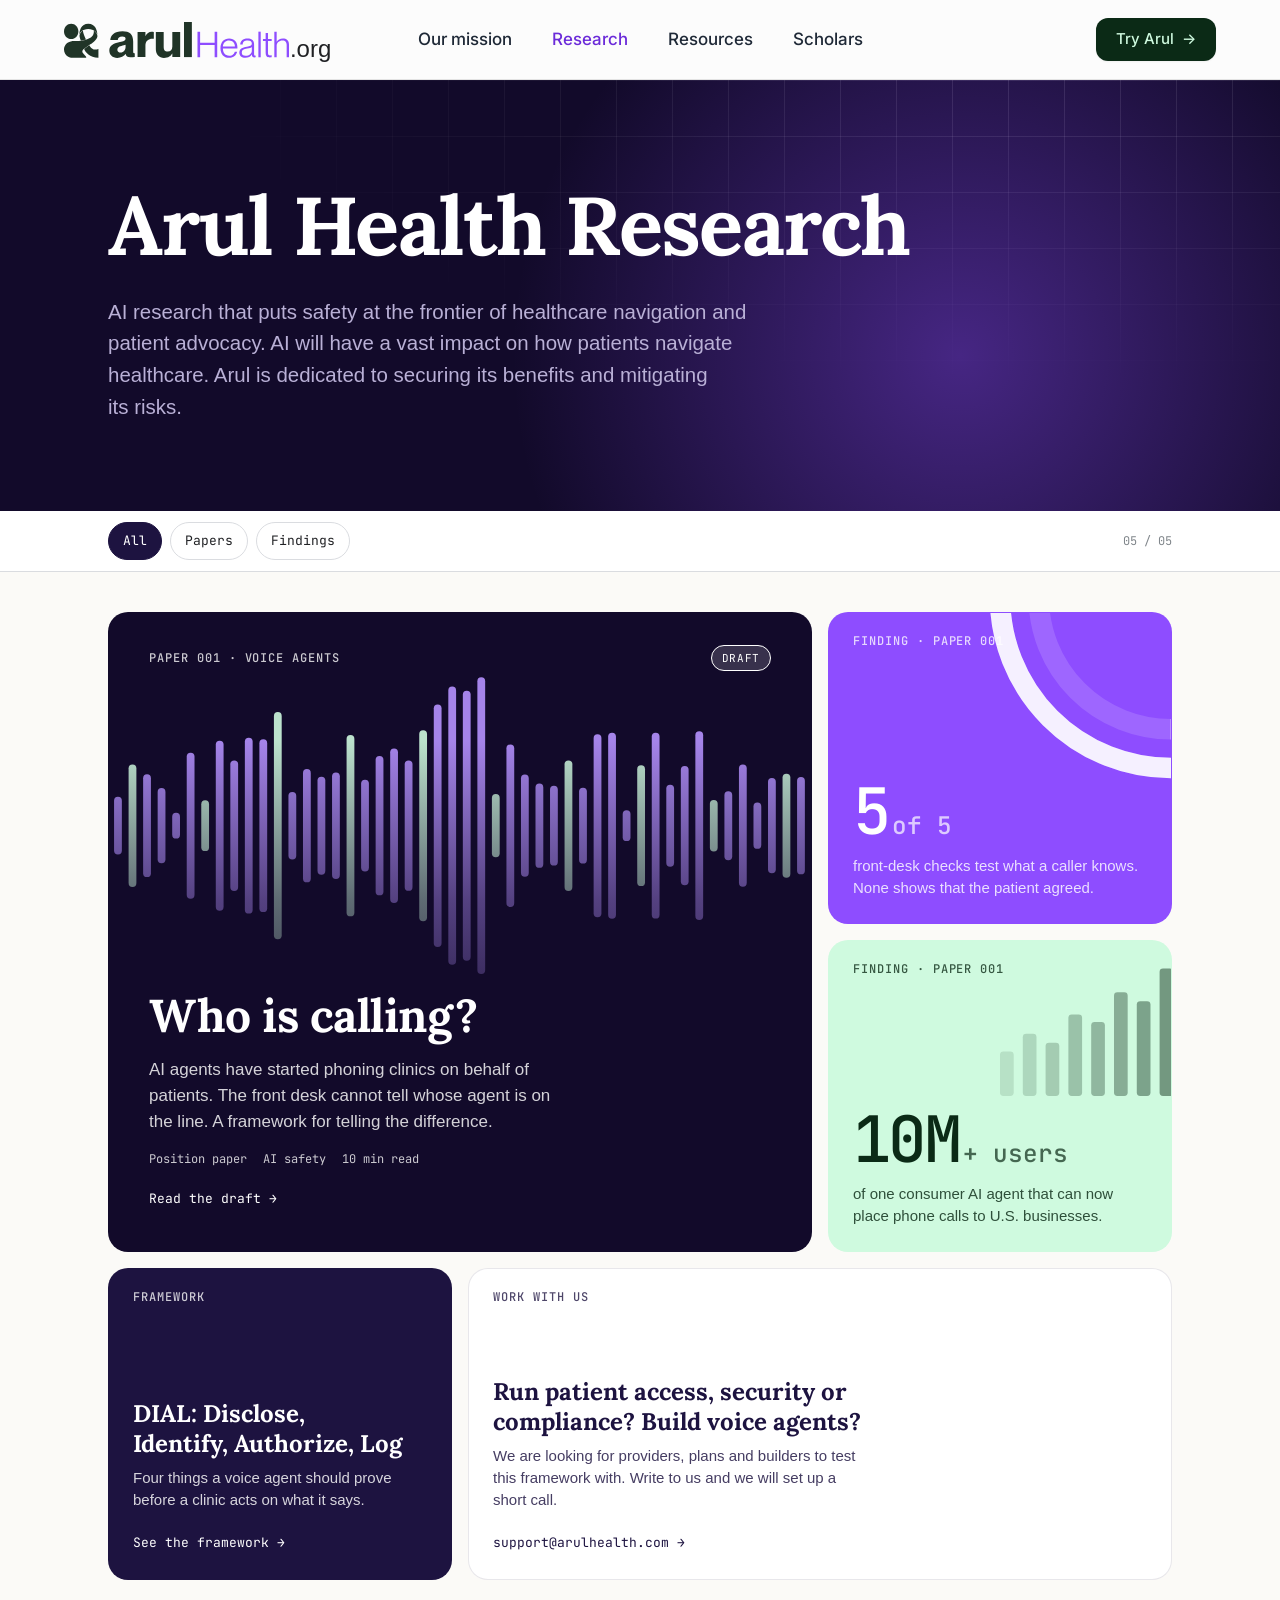
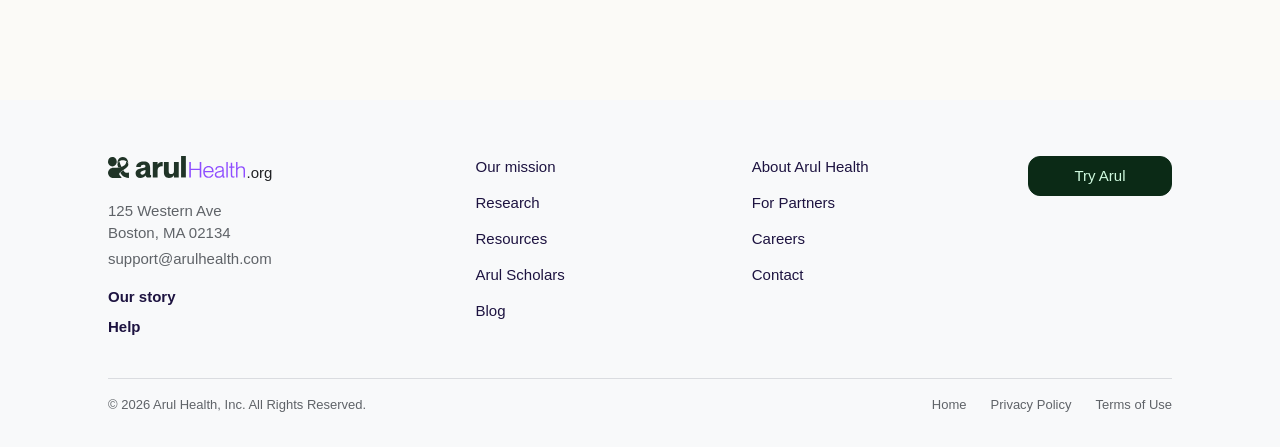
==== research/index.html @ ae0ec0ec "Research: replace the survey paper with the voice-agent draft (Who is calling?) - research/who-is-ca" ====
<!doctype html>
<html lang="en">
<head>
  <meta charset="utf-8">
  <meta name="viewport" content="width=device-width, initial-scale=1, viewport-fit=cover">
  <title>Research | Arul Health.org</title>
  <meta name="description" content="AI research that puts safety at the frontier of healthcare navigation and patient advocacy.">
  <meta property="og:title" content="Arul Health Research">
  <meta property="og:description" content="AI research that puts safety at the frontier of healthcare navigation and patient advocacy.">
  <meta property="og:type" content="website">
  <meta property="og:url" content="https://arulhealth.org/research">
  <meta name="theme-color" content="#120a2a">
  <link rel="icon" type="image/png" href="/assets/favicon.png">
  <link rel="preconnect" href="https://fonts.googleapis.com">
  <link rel="preconnect" href="https://fonts.gstatic.com" crossorigin>
  <link rel="stylesheet" href="https://fonts.googleapis.com/css2?family=Google+Sans:wght@400;500&family=Google+Sans+Text:wght@400;500&family=Inter:wght@500&family=JetBrains+Mono:wght@400;500&family=Lora:ital,wght@0,600;0,700;1,600&display=swap">
  <link rel="stylesheet" href="/styles.css?v=__ASSET_VERSION__">
  <link rel="stylesheet" href="/research/research.css?v=__ASSET_VERSION__">
</head>
<body>
  <a class="skip" href="#main">Jump to content</a>

  <header class="site-header" data-header>
    <div class="header-inner">
      <a class="brand" href="/" aria-label="Arul Health.org home">
        <img src="/assets/arul-logo.svg" alt="Arul Health" width="1281" height="205">
        <span class="brand-suffix">.org</span>
      </a>
      <nav class="site-nav" aria-label="Main navigation">
        <a href="/#focus">Our mission</a>
        <a href="/research" aria-current="page">Research</a>
        <a href="/#resources">Resources</a>
        <a href="/scholars" target="_blank" rel="noopener">Scholars</a>
      </nav>
      <div class="header-actions">
        <a class="btn-try" href="https://arulhealth.com/get-started" target="_blank" rel="noopener"><span>Try Arul</span><span class="visually-hidden"> (opens in a new tab)</span><span class="btn-arrow" aria-hidden="true">→</span></a>
        <button class="menu-toggle" type="button" aria-expanded="false" aria-controls="mobile-nav" aria-label="Open menu">
          <span></span><span></span><span></span>
        </button>
      </div>
    </div>
    <nav class="mobile-nav" id="mobile-nav" aria-label="Main navigation (mobile)" hidden>
      <a href="/#focus">Our mission</a>
      <a href="/research" aria-current="page">Research</a>
      <a href="/#resources">Resources</a>
      <a href="/scholars" target="_blank" rel="noopener">Scholars</a>
    </nav>
  </header>

  <main id="main">
    <section class="rx-hero">
      <div class="wrap rx-hero-inner">
        <h1>Arul Health Research</h1>
        <p class="rx-dek">AI research that puts safety at the frontier of healthcare navigation and patient advocacy. AI will have a vast impact on how patients navigate healthcare. Arul is dedicated to securing its benefits and mitigating its risks.</p>
      </div>
    </section>

    <div class="rx-bar">
      <div class="wrap rx-bar-inner">
        <div class="rx-filters" role="group" aria-label="Filter research">
          <button class="rx-chip" type="button" data-filter="all" aria-pressed="true">All</button>
          <button class="rx-chip" type="button" data-filter="paper" aria-pressed="false">Papers</button>
          <button class="rx-chip" type="button" data-filter="finding" aria-pressed="false">Findings</button>
        </div>
        <span class="rx-count" aria-hidden="true"></span>
      </div>
    </div>

    <section class="mosaic-section" aria-label="Research papers and findings">
      <div class="wrap">
        <div class="mosaic">

          <a class="tile tile-feature reveal" data-kind="paper" href="/research/who-is-calling">
            <div class="tile-art" data-art="wave"></div>
            <div class="tile-top"><span class="label">Paper 001 · Voice agents</span><span class="tile-badge">Draft</span></div>
            <h2>Who is calling?</h2>
            <p>AI agents have started phoning clinics on behalf of patients. The front desk cannot tell whose agent is on the line. A framework for telling the difference.</p>
            <div class="tile-meta"><span>Position paper</span><span>AI safety</span><span>10 min read</span></div>
            <span class="tile-go">Read the draft</span>
          </a>

          <a class="tile tile-stat tile-violet reveal" data-kind="finding" href="/research/who-is-calling#breaks">
            <div class="tile-art" data-art="rings" data-values="1,0.001"></div>
            <div class="tile-top"><span class="label">Finding · Paper 001</span></div>
            <div class="big">5<small>of 5</small></div>
            <p>front-desk checks test what a caller knows. None shows that the patient agreed.</p>
          </a>

          <a class="tile tile-stat tile-mint reveal" data-kind="finding" href="/research/who-is-calling#shift">
            <div class="tile-art" data-art="columns"></div>
            <div class="tile-top"><span class="label">Finding · Paper 001</span></div>
            <div class="big">10M<small>+ users</small></div>
            <p>of one consumer AI agent that can now place phone calls to U.S. businesses.</p>
          </a>

          <a class="tile tile-ink reveal" data-kind="finding" href="/research/who-is-calling#framework">
            <div class="tile-top"><span class="label">Framework</span></div>
            <h3>DIAL: Disclose, Identify, Authorize, Log</h3>
            <p>Four things a voice agent should prove before a clinic acts on what it says.</p>
            <span class="tile-go">See the framework</span>
          </a>

          <a class="tile tile-wide reveal" data-kind="about" href="mailto:support@arulhealth.com?subject=Research%20with%20Arul%20Health">
            <div class="tile-top"><span class="label">Work with us</span></div>
            <h3>Run patient access, security or compliance? Build voice agents?</h3>
            <p>We are looking for providers, plans and builders to test this framework with. Write to us and we will set up a short call.</p>
            <span class="tile-go">support@arulhealth.com</span>
          </a>

        </div>
      </div>
    </section>
  </main>

  <footer class="site-footer">
    <div class="footer-grid">
      <div class="footer-brand">
        <a class="brand brand-footer" href="/" aria-label="Arul Health.org home">
          <img src="/assets/arul-logo.svg" alt="Arul Health" width="1281" height="205">
          <span class="brand-suffix">.org</span>
        </a>
        <p class="footer-address">125 Western Ave<br>Boston, MA 02134</p>
        <p><a href="mailto:support@arulhealth.com">support@arulhealth.com</a></p>
        <ul class="footer-strong">
          <li><a href="/#about">Our story</a></li>
          <li><a href="/#help">Help</a></li>
        </ul>
      </div>
      <ul class="footer-links">
        <li><a href="/#focus">Our mission</a></li>
        <li><a href="/research">Research</a></li>
        <li><a href="/#resources">Resources</a></li>
        <li><a href="/scholars" target="_blank" rel="noopener">Arul Scholars</a></li>
        <li><a href="https://arulhealth.com/blog" target="_blank" rel="noopener">Blog</a></li>
      </ul>
      <ul class="footer-links">
        <li><a href="https://arulhealth.com/about" target="_blank" rel="noopener">About Arul Health</a></li>
        <li><a href="https://arulhealth.com/for-partners" target="_blank" rel="noopener">For Partners</a></li>
        <li><a href="https://arulhealth.com/careers" target="_blank" rel="noopener">Careers</a></li>
        <li><a href="mailto:support@arulhealth.com">Contact</a></li>
      </ul>
      <div class="footer-actions">
        <a class="btn-footer btn-footer-solid" href="https://arulhealth.com/get-started" target="_blank" rel="noopener">Try Arul</a>
      </div>
    </div>
    <div class="footer-legal">
      <p>&copy; 2026 Arul Health, Inc. All Rights Reserved.</p>
      <ul>
        <li><a href="/">Home</a></li>
        <li><a href="https://arulhealth.com/legal?doc=privacy" target="_blank" rel="noopener">Privacy Policy</a></li>
        <li><a href="https://arulhealth.com/legal?doc=terms" target="_blank" rel="noopener">Terms of Use</a></li>
      </ul>
    </div>
  </footer>

  <script src="/script.js?v=__ASSET_VERSION__" defer></script>
  <script src="/research/research.js?v=__ASSET_VERSION__" defer></script>
</body>
</html>
---- styles.css ----
/* arulhealth.org — header, footer and article sheets follow google.org's
   homepage grid (64px header, 108px side margins, 1296 content, #f8f9fa
   footer). The home page sections follow bostonjcc.org/who-we-are: a split
   hero with the photo fading into a tint, alternating photo / copy rows with
   an offset color block behind each photo, a four-up values row, and serif
   (Lora) headings over a sans body. Accent is the violet from the Arul
   wordmark. */

:root {
  --bg: #ffffff;
  --bg-footer: #f8f9fa;
  --bg-tint: #f5f2fb;
  --heading: #1d1340;
  --ink: #202124;
  --ink-2: #5f6368;
  --ink-3: #80868b;
  --rule: #dadce0;

  --accent: #8e4dff;          /* "Health" in the Arul wordmark */
  --accent-hover: #6b2bd9;
  --accent-soft: #f1ebff;     /* google.org's #e8f0fe equivalent */

  --font-display: "Google Sans", "Google Sans Text", Arial, Helvetica, sans-serif;
  --font-text: "Google Sans Text", "Google Sans", Arial, Helvetica, sans-serif;
  --font-serif: "Lora", Georgia, "Times New Roman", serif;

  --content: 1296px;
  --margin: 108px;
  --gutter-l: max(24px, env(safe-area-inset-left, 0px));
  --gutter-r: max(24px, env(safe-area-inset-right, 0px));

  --card: 302.4px;
  --card-gap: 75.6px;
}

*, *::before, *::after { box-sizing: border-box; }

html { scroll-behavior: smooth; -webkit-text-size-adjust: 100%; }
@media (prefers-reduced-motion: reduce) {
  html { scroll-behavior: auto; }
  *, *::before, *::after { transition: none !important; animation: none !important; }
}

body {
  margin: 0;
  background: var(--bg);
  color: var(--ink);
  font-family: var(--font-text);
  font-size: 16px;
  line-height: 24px;
  -webkit-font-smoothing: antialiased;
  overflow-x: hidden;
}

img { max-width: 100%; height: auto; display: block; }
ul { list-style: none; margin: 0; padding: 0; }
h1, h2, h3, h4, p { margin: 0; font-weight: 400; }
a { color: inherit; text-decoration: none; }
section[id] { scroll-margin-top: 96px; }
a:focus-visible, button:focus-visible { outline: 2px solid var(--accent); outline-offset: 2px; border-radius: 4px; }

/* 1296px content column with 108px margins at the capture width; the margins
   shrink proportionally and never go below the gutter. */
.wrap {
  max-width: var(--content);
  margin-inline: auto;
  padding-left: var(--gutter-l);
  padding-right: var(--gutter-r);
}
@media (min-width: 1100px) {
  .wrap { padding-left: max(var(--margin), var(--gutter-l)); padding-right: max(var(--margin), var(--gutter-r)); max-width: calc(var(--content) + 2 * var(--margin)); }
}

.skip {
  position: absolute; left: 12px; top: -60px;
  background: var(--ink); color: #fff; padding: 12px 16px; border-radius: 4px; z-index: 100;
}
.skip:focus { top: 12px; }

/* ---------- Type ---------- */
h1, h2, h3 { font-family: var(--font-serif); font-weight: 700; color: var(--heading); text-wrap: balance; }
h1 { font-size: 60px; line-height: 72px; letter-spacing: -0.5px; }
h2 { font-size: 44px; line-height: 54px; letter-spacing: -0.25px; }
h3 { font-size: 28px; line-height: 36px; }
.lede { font-size: 20px; line-height: 30px; text-wrap: pretty; }
.eyebrow { font-size: 10px; line-height: 16px; letter-spacing: 0.5px; text-transform: uppercase; color: var(--ink-3); }

.text-link {
  display: inline-flex; align-items: center; gap: 8px;
  color: var(--accent); font-size: 16px; line-height: 24px; letter-spacing: 0.5px;
}
.text-link svg { width: 24px; height: 24px; fill: currentColor; flex-shrink: 0; }
.text-link svg.sm { width: 18px; height: 18px; }
.text-link:hover { color: var(--accent-hover); text-decoration: underline; text-underline-offset: 3px; }

@media (max-width: 760px) {
  h1 { font-size: 36px; line-height: 44px; letter-spacing: -0.25px; }
  h2 { font-size: 32px; line-height: 40px; letter-spacing: -0.25px; }
  h3 { font-size: 24px; line-height: 32px; }
  .lede { font-size: 18px; line-height: 28px; }
}

/* ---------- Header: copied from arulhealth.com ----------
   80px bar (79 + 1px rule), 64px side padding, 36px logo, Inter 17/500 links
   40px apart, translucent #fcfcfc with a 20px backdrop blur, and the
   "Try Arul →" button (#0B2A16 on #CFFADF, 12px radius, 10x20 padding). */
.site-header {
  position: sticky; top: env(safe-area-inset-top, 0px); z-index: 50;
  background: rgba(252, 252, 252, 0.85);
  -webkit-backdrop-filter: blur(20px); backdrop-filter: blur(20px);
  border-bottom: 1px solid rgba(17, 17, 17, 0.1);
  font-family: "Inter", ui-sans-serif, system-ui, sans-serif;
}
.header-inner {
  position: relative;
  display: flex; align-items: center; justify-content: space-between;
  height: 79px;
  padding-left: max(64px, env(safe-area-inset-left, 0px));
  padding-right: max(64px, env(safe-area-inset-right, 0px));
}
.brand { display: inline-flex; align-items: flex-end; gap: 1px; flex-shrink: 0; }
.brand img { width: auto; height: 36px; }
/* The wordmark's text baseline sits at y=200 of the SVG's 205 units; the
   ".org" (Google Sans 500, asc/desc ~0.94em/0.29em) is pulled down so both
   baselines meet: (size - asc + desc)/2 - 36*5/205. */
.brand-suffix { font-family: var(--font-display); font-weight: 500; font-size: 24px; line-height: 1; color: var(--ink); margin-bottom: -3px; }

/* Centered on the bar itself (space-between would offset it by the
   difference between the logo and button widths). */
.site-nav { display: flex; align-items: center; gap: 40px; position: absolute; left: 50%; transform: translateX(-50%); }
.site-nav a {
  font-size: 17px; line-height: 1.5; font-weight: 500; color: #1f2937;
  white-space: nowrap; transition: color .2s;
}
.site-nav a:hover { color: #000; }

.header-actions { display: flex; align-items: center; gap: 24px; flex-shrink: 0; }
.btn-try {
  display: inline-flex; align-items: center; gap: 8px; white-space: nowrap;
  background: #0b2a16; color: #cffadf;
  border-radius: 12px; padding: 10px 20px;
  font-size: 15px; line-height: 1.5; font-weight: 500;
  box-shadow: 0 1px 2px 0 rgba(0, 0, 0, 0.05);
  transition: background-color .2s;
}
.btn-try:hover { background: #06180c; }
.btn-arrow { display: inline-block; transition: transform .2s; }
.btn-try:hover .btn-arrow { transform: translateX(2px); }

.menu-toggle {
  display: none;
  width: 44px; height: 44px; border: 0; background: transparent; cursor: pointer; border-radius: 8px;
  flex-direction: column; justify-content: center; align-items: center; gap: 5px;
}
.menu-toggle span { width: 20px; height: 2px; background: #1f2937; border-radius: 1px; transition: transform .2s, opacity .2s; }
.menu-toggle[aria-expanded="true"] span:nth-child(1) { transform: translateY(7px) rotate(45deg); }
.menu-toggle[aria-expanded="true"] span:nth-child(2) { opacity: 0; }
.menu-toggle[aria-expanded="true"] span:nth-child(3) { transform: translateY(-7px) rotate(-45deg); }

.mobile-nav {
  display: flex; flex-direction: column;
  padding-left: var(--gutter-l); padding-right: var(--gutter-r); padding-block: 8px 16px;
  border-top: 1px solid rgba(17, 17, 17, 0.1);
  font-family: "Inter", ui-sans-serif, system-ui, sans-serif;
}
.mobile-nav a { padding: 12px 0; font-size: 17px; line-height: 1.5; font-weight: 500; color: #1f2937; }
[hidden] { display: none !important; }

/* With five links the centered nav would run into the logo between 1024px
   and 1279px, so let it sit in the flex flow there instead. */
@media (max-width: 1279px) and (min-width: 1024px) {
  .site-nav { position: static; transform: none; gap: 24px; }
}
/* arulhealth.com switches to its compact bar below 1024px: 26px logo, 20px
   padding, 44px-tall button with 16px side padding, nav behind a menu button. */
@media (max-width: 1023px) {
  .header-inner { padding-left: max(20px, env(safe-area-inset-left, 0px)); padding-right: max(20px, env(safe-area-inset-right, 0px)); }
  .brand img { height: 26px; }
  .brand-suffix { font-size: 20px; margin-bottom: -3px; }
  .site-nav { display: none; }
  .header-actions { gap: 10px; }
  .btn-try { min-height: 44px; padding: 12px 16px; font-size: 14px; gap: 6px; }
  .menu-toggle { display: flex; }
}
/* Narrow phones: the ".org" suffix adds ~40px arulhealth.com's bar doesn't
   carry, so trim the logo, button padding and menu button to fit 375px. */
@media (max-width: 420px) {
  .brand img { height: 24px; }
  .brand-suffix { font-size: 18px; margin-bottom: -3px; }
  .header-actions { gap: 6px; }
  .btn-try { padding: 12px 14px; }
  .menu-toggle { width: 36px; }
}

/* ---------- Hero: copy left, photo right fading into the tint ---------- */
.hero { position: relative; background: var(--bg-tint); overflow: hidden; }
.hero-inner {
  position: relative; z-index: 1;
  max-width: calc(var(--content) + 2 * var(--margin)); margin-inline: auto;
  padding: 112px max(var(--margin), var(--gutter-r)) 120px max(var(--margin), var(--gutter-l));
  min-height: 600px; display: flex; align-items: center;
}
.hero-copy { max-width: 520px; }
.hero-copy h1 { font-size: 52px; line-height: 60px; }
.hero-lede { margin-top: 28px; font-family: var(--font-serif); font-weight: 600; font-size: 24px; line-height: 34px; color: var(--heading); text-wrap: pretty; }
.hero-body { margin-top: 16px; font-size: 17px; line-height: 28px; color: var(--ink-2); text-wrap: pretty; }
.hero-media { position: absolute; top: 0; right: 0; bottom: 0; width: 58%; }
.hero-media img {
  width: 100%; height: 100%; object-fit: cover; object-position: 40% 50%;
  -webkit-mask-image: radial-gradient(ellipse 100% 130% at 100% 50%, #000 62%, transparent 82%);
  mask-image: radial-gradient(ellipse 100% 130% at 100% 50%, #000 62%, transparent 82%);
}
@media (max-width: 1100px) { .hero-inner { padding-left: var(--gutter-l); padding-right: var(--gutter-r); } }
@media (max-width: 900px) {
  .hero-inner { min-height: 0; padding-top: 48px; padding-bottom: 32px; }
  .hero-copy { max-width: none; }
  .hero-copy h1 { font-size: 38px; line-height: 46px; }
  .hero-lede { font-size: 20px; line-height: 30px; margin-top: 20px; }
  .hero-media { position: relative; width: 100%; aspect-ratio: 16 / 10; }
  .hero-media img { -webkit-mask-image: linear-gradient(to bottom, transparent 0, #000 28%); mask-image: linear-gradient(to bottom, transparent 0, #000 28%); }
}

/* ---------- Section heads ---------- */
.section-head { display: grid; gap: 16px; text-align: center; max-width: 760px; margin-inline: auto; }
.section-head .lede { color: var(--ink-2); }

/* ---------- Photo / copy rows: each photo sits on a color block offset up and
   out, and the rows alternate sides ---------- */
.focus { padding-top: 136px; }
.feature-row {
  display: grid; grid-template-columns: minmax(0, 1fr) minmax(0, 1fr); gap: 96px; align-items: center;
  margin-top: 112px;
}
.feature-row.is-flipped .framed { order: 2; }
.framed { position: relative; display: block; margin: 32px 0 0 32px; }
.framed::before {
  content: ""; position: absolute; inset: -32px 32px 32px -32px; border-radius: 4px;
  background: var(--frame, var(--accent));
}
.feature-row.is-flipped .framed { margin: 32px 32px 0 0; }
.feature-row.is-flipped .framed::before { inset: -32px -32px 32px 32px; }
.framed img { position: relative; width: 100%; aspect-ratio: 1 / 1; object-fit: cover; border-radius: 4px; transition: transform .5s cubic-bezier(.2, .8, .2, 1); }
.framed.is-wide img { aspect-ratio: 1812 / 1066; }
.framed:hover img { transform: translateY(-4px); }
.frame-violet { --frame: linear-gradient(135deg, #5b1fc7, #b07cff); }
.frame-green { --frame: linear-gradient(135deg, #0b2a16, #3f9a62); }
.frame-teal { --frame: linear-gradient(135deg, #0d4f5c, #2fb3b0); }
.feature-copy { max-width: 480px; }
.feature-copy h3 { font-size: 36px; line-height: 44px; }
.tagline { margin-top: 16px; font-size: 13px; line-height: 20px; font-weight: 500; letter-spacing: 1px; text-transform: uppercase; color: var(--heading); }
.feature-copy p:not(.tagline) { margin-top: 12px; font-size: 18px; line-height: 28px; color: var(--ink-2); text-wrap: pretty; }
.feature-copy h2 + p { margin-top: 20px; }
.feature-copy .text-link { margin-top: 24px; }
@media (max-width: 900px) {
  .focus { padding-top: 80px; }
  .feature-row { grid-template-columns: 1fr; gap: 40px; margin-top: 64px; }
  .feature-row.is-flipped .framed { order: 0; margin: 20px 0 0 20px; }
  .framed { margin: 20px 0 0 20px; max-width: 520px; }
  .framed::before, .feature-row.is-flipped .framed::before { inset: -20px 20px 20px -20px; }
  .feature-copy h3 { font-size: 30px; line-height: 38px; }
}

/* ---------- What we believe ---------- */
.values { padding-top: 160px; }
.values h2 { text-align: center; }
@media (max-width: 900px) { .values { padding-top: 96px; } }
/* Partner logos: grayscale, equal height, centered in four columns */
.logo-row { display: grid; grid-template-columns: repeat(4, minmax(0, 1fr)); gap: 48px; align-items: center; margin-top: 56px; }
.logo-row li { display: flex; justify-content: center; }
.logo-row img { width: 100%; max-width: 220px; height: 64px; object-fit: contain; filter: grayscale(1); opacity: .7; transition: opacity .2s, filter .2s; }
.logo-row li:hover img { filter: none; opacity: 1; }
.logo-row .is-larger img { max-width: 280px; height: 84px; }
/* "and more..." sits below the row, centered under the last column */
.logo-more { display: grid; grid-template-columns: repeat(4, minmax(0, 1fr)); gap: 48px; margin-top: 40px; font-size: 14px; line-height: 20px; color: var(--ink-3); font-style: italic; }
.logo-more span { grid-column: 4; text-align: center; }
@media (max-width: 1000px) { .logo-row { grid-template-columns: repeat(2, minmax(0, 1fr)); gap: 40px; margin-top: 64px; } .logo-more { grid-template-columns: repeat(2, minmax(0, 1fr)); gap: 40px; margin-top: 32px; } .logo-more span { grid-column: 2; } }
@media (max-width: 560px) { .logo-row { gap: 28px; margin-top: 40px; } .logo-row img { height: 48px; } .logo-row .is-larger img { height: 60px; } }

/* ---------- Our story + resources ---------- */
.story { padding-top: 48px; }
.resources { padding-bottom: 160px; }

/* ---------- Join our email list ---------- */
.signup { background: var(--bg-tint); }
.signup-inner { display: flex; align-items: center; justify-content: space-between; gap: 32px 48px; flex-wrap: wrap; padding-top: 40px; padding-bottom: 40px; }
.signup-copy h2 { font-size: 22px; line-height: 30px; }
.signup-copy p { margin-top: 4px; color: var(--ink-2); max-width: 36ch; }
.signup-form { display: flex; flex-wrap: wrap; gap: 12px; flex: 1 1 520px; justify-content: flex-end; }
.signup-form input {
  flex: 1 1 180px; min-width: 0; min-height: 44px; padding: 10px 14px;
  font: inherit; font-size: 15px; color: var(--ink);
  background: var(--bg); border: 1px solid var(--rule); border-radius: 8px;
}
.signup-form input::placeholder { color: var(--ink-3); }
.signup-form input:focus { outline: 2px solid var(--accent); outline-offset: 1px; border-color: var(--accent); }
.signup-form .btn-try { min-height: 44px; padding: 10px 28px; }
.signup-form .btn-try:disabled { opacity: 0.6; cursor: progress; }
.signup-status { flex-basis: 100%; text-align: right; font-size: 15px; color: var(--ink-2); }
.signup-status:empty { display: none; }
.signup-status.is-error { color: #b3261e; }
@media (max-width: 760px) {
  .signup-status { text-align: left; }
  .signup-inner { padding-top: 32px; padding-bottom: 32px; }
  .signup-form { flex-basis: 100%; }
  .signup-form input, .signup-form .btn-try { flex-basis: 100%; }
}
@media (max-width: 900px) { .story { padding-top: 32px; } .resources { padding-bottom: 96px; } }

/* ---------- Footer (#f8f9fa, 108px margins, 3 columns / 40px gap) ---------- */
.site-footer {
  background: var(--bg-footer);
  padding-left: var(--gutter-l); padding-right: var(--gutter-r);
}
@media (min-width: 1100px) {
  .site-footer { padding-left: max(var(--margin), var(--gutter-l)); padding-right: max(var(--margin), var(--gutter-r)); }
}
.footer-grid {
  max-width: var(--content); margin-inline: auto;
  display: grid; grid-template-columns: minmax(0, 1.4fr) minmax(0, 1fr) minmax(0, 1fr) auto;
  gap: 40px 48px; padding: 56px 0 40px;
  font-size: 15px; line-height: 22px;
}
.brand-footer img { height: 22px; }
.brand-footer .brand-suffix { font-size: 15px; margin-bottom: -2px; }
.footer-brand p { margin-top: 16px; color: var(--ink-2); }
.footer-brand p + p { margin-top: 4px; }
.footer-brand a:hover { text-decoration: underline; text-underline-offset: 3px; }
.footer-strong { margin-top: 16px; display: grid; gap: 8px; font-weight: 600; color: var(--heading); }
.footer-social { margin-top: 24px; display: flex; gap: 12px; }
.footer-social a { display: inline-flex; width: 32px; height: 32px; border-radius: 50%; background: var(--heading); color: #fff; align-items: center; justify-content: center; transition: background-color .2s; }
.footer-social a:hover { background: var(--accent); }
.footer-social svg { width: 16px; height: 16px; fill: currentColor; }
.footer-links { display: grid; gap: 14px; align-content: start; color: var(--heading); }
.footer-links a:hover { text-decoration: underline; text-underline-offset: 3px; }
.footer-actions { display: grid; gap: 12px; align-content: start; min-width: 144px; }
.btn-footer { display: inline-flex; align-items: center; justify-content: center; min-height: 40px; padding: 8px 20px; border-radius: 12px; font-size: 15px; font-weight: 500; border: 1.5px solid #0b2a16; transition: background-color .2s, color .2s; }
.btn-footer-solid { background: #0b2a16; color: #cffadf; }
.btn-footer-solid:hover { background: #06180c; border-color: #06180c; }
.footer-legal {
  max-width: var(--content); margin-inline: auto;
  display: flex; flex-wrap: wrap; justify-content: space-between; gap: 8px 32px;
  padding: 16px 0 32px; border-top: 1px solid var(--rule);
  font-size: 13px; line-height: 20px; color: var(--ink-2);
}
.footer-legal ul { display: flex; flex-wrap: wrap; gap: 8px 24px; }
.footer-legal a:hover { text-decoration: underline; text-underline-offset: 3px; }
@media (max-width: 1000px) {
  .footer-grid { grid-template-columns: minmax(0, 1fr) minmax(0, 1fr); }
  .footer-brand { grid-column: 1 / -1; }
  .footer-actions { grid-column: 1 / -1; grid-auto-flow: column; justify-content: start; }
}
@media (max-width: 560px) {
  .footer-grid { grid-template-columns: 1fr; gap: 32px; padding-top: 40px; }
  .footer-actions { grid-auto-flow: row; }
  .btn-footer { width: 100%; }
}

/* ---------- Article sheets ----------
   Every card, focus area and footer item opens a bottom sheet (script.js).
   The sheet is a native <dialog> (focus trap, Esc, top layer) that fills the
   viewport; inside it a scrim fades in and the sheet slides up from the
   bottom edge to cover ~90% of the screen. It closes with the X button, Esc,
   a click on the scrim, a swipe down on the grab bar, or the Back button. */
[data-sheet] { cursor: pointer; }
html.sheet-open, html.sheet-open body { overflow: hidden; }
/* Keep the page from shifting when its scrollbar disappears (script.js sets --sbw). */
html.sheet-open body { padding-right: var(--sbw, 0px); }

.sheet-dialog {
  position: fixed; inset: 0; width: 100%; height: 100%;
  max-width: none; max-height: none; margin: 0; padding: 0; border: 0;
  background: transparent; overflow: hidden; color: var(--ink);
}
.sheet-dialog::backdrop { background: transparent; }
.sheet-scrim {
  position: absolute; inset: 0;
  background: rgba(32, 33, 36, 0.52);
}
.sheet {
  position: absolute; left: 0; right: 0; bottom: 0;
  width: 100%; height: min(90dvh, 100% - 24px);
  display: flex; flex-direction: column;
  background: var(--bg); border-radius: 20px 20px 0 0;
  box-shadow: 0 -12px 48px rgba(32, 33, 36, 0.24);
  will-change: transform, opacity;
  overflow: hidden;
}
/* Open/close motion is scripted (script.js, Web Animations API): a short
   slide-and-fade that always starts from its first keyframe, so there is no
   first-frame flash the way a CSS transition on a freshly shown <dialog> can. */

.sheet-bar {
  position: relative; flex-shrink: 0;
  display: flex; align-items: center; justify-content: space-between; gap: 16px;
  padding: 18px 20px 12px 28px;
  border-bottom: 1px solid transparent; transition: border-color .2s;
  touch-action: none; cursor: grab;
}
.sheet-bar.is-scrolled { border-bottom-color: var(--rule); }
.sheet-handle {
  position: absolute; top: 8px; left: 50%; transform: translateX(-50%);
  width: 40px; height: 4px; border-radius: 2px; background: var(--rule);
}
.sheet-kicker {
  font-size: 12px; line-height: 16px; letter-spacing: .8px; text-transform: uppercase;
  color: var(--accent); white-space: nowrap; overflow: hidden; text-overflow: ellipsis;
  opacity: 0; transition: opacity .2s;
}
.sheet-bar.is-scrolled .sheet-kicker { opacity: 1; }
.sheet-close {
  flex-shrink: 0; width: 44px; height: 44px; border-radius: 50%;
  border: 0; background: #f1f3f4; color: var(--ink); cursor: pointer;
  display: grid; place-items: center; transition: background .15s, transform .15s;
}
.sheet-close:hover { background: var(--accent-soft); color: var(--accent-hover); transform: rotate(90deg); }
.sheet-close svg { width: 22px; height: 22px; fill: currentColor; }
.sheet-progress {
  position: absolute; left: 0; bottom: -1px; height: 2px; width: 100%;
  background: var(--accent); transform-origin: 0 50%; transform: scaleX(0);
}

.sheet-scroll {
  flex: 1; min-height: 0; overflow-y: auto; overscroll-behavior: contain;
  -webkit-overflow-scrolling: touch;
  padding: 8px max(64px, calc((100% - 1024px) / 2)) calc(56px + env(safe-area-inset-bottom, 0px));
}
.sheet-scroll:focus { outline: none; }

/* Article typography */
.article-head { max-width: 680px; }
.article-head .eyebrow { font-size: 12px; letter-spacing: .8px; color: var(--accent); }
.article-head h2 { margin-top: 12px; font-size: 44px; line-height: 52px; }
.article-dek { margin-top: 16px; font-family: var(--font-display); font-size: 22px; line-height: 32px; color: var(--ink-2); text-wrap: pretty; }
.article-meta { margin-top: 16px; font-size: 14px; line-height: 20px; color: var(--ink-3); }
.article-media { margin: 28px 0 0; max-width: 520px; border-radius: 14px; overflow: hidden; aspect-ratio: 3 / 2; background: #f1f3f4; }
.article-media img { width: 100%; height: 100%; object-fit: cover; }
.article-body { max-width: 680px; margin-top: 40px; font-size: 18px; line-height: 30px; color: #3c4043; }
.article-body > * + * { margin-top: 20px; }
.article-body h3 { margin-top: 44px; font-size: 26px; line-height: 34px; color: var(--ink); }
.article-body h3 + * { margin-top: 12px; }
.article-body strong { font-weight: 500; color: var(--ink); }
.article-body ul, .article-body ol { padding-left: 24px; }
.article-body ul { list-style: disc; }
.article-body ol { list-style: decimal; }
.article-body li + li { margin-top: 10px; }
.article-body li::marker { color: var(--accent); }
.article-body a { color: var(--accent); text-decoration: underline; text-underline-offset: 3px; }
.article-body a:hover { color: var(--accent-hover); }
.callout {
  padding: 24px 28px; border-radius: 16px; background: var(--accent-soft);
  font-size: 17px; line-height: 28px; color: var(--ink);
}
.callout-title { font-family: var(--font-display); font-weight: 500; font-size: 18px; margin-bottom: 6px; }
.callout ul { margin-top: 8px; }
.callout.is-quiet { background: #f8f9fa; color: #3c4043; }
.steps { list-style: none !important; padding: 0 !important; counter-reset: step; display: grid; gap: 16px; }
.steps li { position: relative; padding: 20px 24px 20px 72px; border: 1px solid var(--rule); border-radius: 16px; margin: 0 !important; counter-increment: step; }
.steps li::before {
  content: counter(step); position: absolute; left: 20px; top: 20px;
  width: 36px; height: 36px; border-radius: 50%; background: var(--ink); color: #fff;
  display: grid; place-items: center; font-family: var(--font-display); font-weight: 500; font-size: 16px; line-height: 1;
}
.steps strong { display: block; }
.article-fine { font-size: 14px; line-height: 22px; color: var(--ink-3); }
.btn-solid {
  display: inline-flex; align-items: center; gap: 8px;
  background: #0b2a16; color: #cffadf !important; text-decoration: none !important;
  border-radius: 12px; padding: 14px 22px; font-size: 16px; line-height: 1.4; font-weight: 500;
  transition: background-color .2s;
}
.btn-solid:hover { background: #06180c; }

/* Next / related */
.sheet-more { max-width: 680px; margin-top: 64px; padding-top: 32px; border-top: 1px solid var(--rule); }
.sheet-more-label { font-size: 12px; letter-spacing: .8px; text-transform: uppercase; color: var(--ink-3); }
.sheet-next {
  display: flex; align-items: center; gap: 20px; width: 100%; margin-top: 16px; padding: 16px;
  border: 1px solid var(--rule); border-radius: 16px; background: transparent; text-align: left;
  font: inherit; color: inherit; cursor: pointer; transition: border-color .15s, background .15s;
}
.sheet-next:hover { border-color: var(--accent); background: #fcfaff; }
.sheet-next img { width: 96px; height: 72px; border-radius: 10px; object-fit: cover; flex-shrink: 0; }
.sheet-next span { display: block; }
.sheet-next .eyebrow { color: var(--accent); }
.sheet-next .t { font-family: var(--font-display); font-size: 20px; line-height: 28px; color: var(--ink); }
.sheet-next svg { width: 24px; height: 24px; fill: var(--accent); margin-left: auto; flex-shrink: 0; }

@media (max-width: 760px) {
  .sheet { height: calc(100dvh - 12px); border-radius: 20px 20px 0 0; }
  .sheet-bar { padding: 18px 12px 10px 20px; }
  .sheet-scroll { padding: 4px 20px calc(40px + env(safe-area-inset-bottom, 0px)); }
  .article-head h2 { font-size: 32px; line-height: 40px; }
  .article-dek { font-size: 19px; line-height: 28px; }
  .article-media { margin-top: 20px; max-width: 100%; border-radius: 12px; aspect-ratio: 16 / 10; }
  .article-body { margin-top: 28px; font-size: 17px; line-height: 28px; }
  .article-body h3 { margin-top: 36px; font-size: 22px; line-height: 30px; }
  .callout { padding: 20px; }
  .steps li { padding: 16px 16px 16px 64px; }
  .steps li::before { left: 16px; top: 16px; }
  .sheet-next img { width: 72px; height: 56px; }
  .sheet-next .t { font-size: 17px; line-height: 24px; }
}

/* Clickable items read as clickable */
.btn-try { border: 0; cursor: pointer; font-family: inherit; }
.visually-hidden { position: absolute !important; width: 1px; height: 1px; padding: 0; margin: -1px; overflow: hidden; clip: rect(0 0 0 0); white-space: nowrap; border: 0; }
.nowrap { white-space: nowrap; }
---- research/research.css ----
/* arulhealth.org/research — the research index (a mosaic of papers) and the
   long-form paper template. Loaded after /styles.css, which supplies the
   header, footer, tokens and base type. Headings stay Lora; labels, figure
   numbers and numerals are JetBrains Mono. Papers open on a dark "night"
   band and read on white. Charts are plain HTML/CSS with their values in the
   markup; research.js only reveals, counts and tracks scroll. */

:root {
  --night: #120a2a;
  --night-2: #1c1240;
  --night-rule: rgba(255, 255, 255, 0.12);
  --night-ink: #f3effc;
  --night-ink-2: #b9b0d6;
  --mint: #cffadf;
  --paper: #fbfaf7;

  /* Chart roles (validated: scripts/validate_palette.js, light surface) */
  --c-action: #7c3aed;
  --c-records: #009e96;
  --c-education: #c27c12;
  --c-few: #9d7bf2;      /* 1–2 conditions */
  --c-many: #5b1fc7;     /* 3–5 conditions */
  --c-all: #1d1340;      /* all respondents */
  --c-track: #ece8f6;

  --font-mono: "JetBrains Mono", ui-monospace, "SF Mono", Menlo, Consolas, monospace;
  --measure: 680px;
  --ease: cubic-bezier(.2, .8, .2, 1);
}

.mono { font-family: var(--font-mono); font-feature-settings: "zero" 1; }
.label {
  font-family: var(--font-mono); font-size: 12px; line-height: 16px; font-weight: 500;
  letter-spacing: 0.08em; text-transform: uppercase; color: var(--ink-2);
}
.site-nav a[aria-current="page"] { color: var(--accent-hover); }

/* On papers the site header scrolls away and the paper's own bar sticks. */
.site-header.is-static { position: relative; top: 0; }

/* Reveal on scroll (research.js adds .is-in). Without JS everything shows. */
.js .reveal { opacity: 0; transform: translateY(18px); transition: opacity .7s var(--ease), transform .7s var(--ease); }
.js .reveal.is-in { opacity: 1; transform: none; }

/* =====================================================================
   Research index
   ===================================================================== */
.rx-hero { position: relative; background: var(--night); color: var(--night-ink); overflow: hidden; isolation: isolate; }
.rx-hero::before {
  content: ""; position: absolute; inset: 0; z-index: -1;
  background-image:
    linear-gradient(var(--night-rule) 1px, transparent 1px),
    linear-gradient(90deg, var(--night-rule) 1px, transparent 1px);
  background-size: 56px 56px;
  -webkit-mask-image: radial-gradient(ellipse 90% 100% at 80% 0%, #000 0%, transparent 72%);
  mask-image: radial-gradient(ellipse 90% 100% at 80% 0%, #000 0%, transparent 72%);
}
.rx-hero::after {
  content: ""; position: absolute; z-index: -1; right: -10%; top: -40%; width: 70%; aspect-ratio: 1;
  background: radial-gradient(closest-side, rgba(142, 77, 255, 0.42), transparent);
}
.rx-hero-inner { padding-top: 104px; padding-bottom: 88px; display: grid; gap: 28px; }
.rx-hero .label { color: var(--mint); }
.rx-hero h1 { color: #fff; font-size: clamp(44px, 6.4vw, 88px); line-height: 1.02; letter-spacing: -0.02em; }
.rx-hero h1 em { font-style: italic; color: #c9b0ff; }
.rx-hero p.rx-dek { font-size: clamp(18px, 1.6vw, 21px); line-height: 1.55; color: var(--night-ink-2); max-width: 58ch; text-wrap: pretty; }
.rx-ticker { display: flex; flex-wrap: wrap; gap: 12px 40px; margin-top: 20px; padding-top: 24px; border-top: 1px solid var(--night-rule); }
.rx-ticker div { display: grid; gap: 2px; }
.rx-ticker b { font-family: var(--font-mono); font-weight: 500; font-size: 28px; line-height: 36px; color: #fff; }
.rx-ticker span { font-size: 13px; line-height: 18px; color: var(--night-ink-2); }

.rx-bar { position: sticky; top: 80px; z-index: 20; background: rgba(255, 255, 255, 0.9); -webkit-backdrop-filter: blur(16px); backdrop-filter: blur(16px); border-bottom: 1px solid var(--rule); }
@media (max-width: 1023px) { .rx-bar { top: 80px; } }
.rx-bar-inner { display: flex; align-items: center; justify-content: space-between; gap: 16px; min-height: 60px; }
.rx-filters { display: flex; gap: 8px; overflow-x: auto; scrollbar-width: none; padding-block: 10px; }
.rx-filters::-webkit-scrollbar { display: none; }
.rx-chip {
  font-family: var(--font-mono); font-size: 13px; line-height: 20px; white-space: nowrap;
  padding: 8px 14px; border-radius: 999px; border: 1px solid var(--rule); background: #fff; color: var(--ink); cursor: pointer;
  transition: background-color .2s, color .2s, border-color .2s;
}
.rx-chip:hover { border-color: var(--heading); }
.rx-chip[aria-pressed="true"] { background: var(--heading); border-color: var(--heading); color: #fff; }
.rx-count { font-family: var(--font-mono); font-size: 12px; color: var(--ink-3); white-space: nowrap; }
@media (max-width: 560px) { .rx-count { display: none; } }

.mosaic-section { background: var(--paper); padding: 40px 0 120px; }
.mosaic { display: grid; grid-template-columns: repeat(12, minmax(0, 1fr)); grid-auto-rows: 148px; grid-auto-flow: dense; gap: 16px; }
.tile {
  position: relative; display: flex; flex-direction: column; justify-content: flex-end;
  grid-column: span 4; grid-row: span 2;
  padding: 24px; border-radius: 20px; overflow: hidden; isolation: isolate;
  background: var(--tile-bg, #fff); color: var(--tile-ink, var(--heading));
  border: 1px solid var(--tile-rule, rgba(29, 19, 64, 0.1));
  transition: transform .45s var(--ease), box-shadow .45s var(--ease);
}
.tile[hidden] { display: none !important; }
a.tile:hover, a.tile:focus-visible { transform: translateY(-4px); box-shadow: 0 24px 48px -24px rgba(29, 19, 64, 0.45); }
.tile-art { position: absolute; inset: 0; z-index: -1; }
.tile-art svg { width: 100%; height: 100%; display: block; }
.tile-top { position: absolute; top: 20px; left: 24px; right: 24px; display: flex; justify-content: space-between; align-items: center; gap: 12px; }
.tile .label { color: inherit; opacity: .78; }
.tile-badge { font-family: var(--font-mono); font-size: 11px; line-height: 16px; letter-spacing: .06em; text-transform: uppercase; padding: 4px 10px; border-radius: 999px; background: rgba(255, 255, 255, 0.16); border: 1px solid currentColor; }
.tile h2, .tile h3 { color: inherit; text-wrap: balance; }
.tile h3 { font-size: 24px; line-height: 30px; }
.tile p { margin-top: 8px; font-size: 15px; line-height: 22px; opacity: .82; max-width: 44ch; text-wrap: pretty; }
.tile-meta { margin-top: 16px; display: flex; flex-wrap: wrap; gap: 6px 16px; font-family: var(--font-mono); font-size: 12px; line-height: 16px; opacity: .78; }
.tile-go { display: inline-flex; align-items: center; gap: 8px; margin-top: 20px; font-family: var(--font-mono); font-size: 13px; }
.tile-go::after { content: "→"; transition: transform .3s var(--ease); }
a.tile:hover .tile-go::after { transform: translateX(4px); }

.tile-feature { grid-column: span 8; grid-row: span 4; padding: 40px; --tile-bg: var(--night); --tile-ink: #fff; --tile-rule: transparent; }
.tile-feature .tile-top { top: 32px; left: 40px; right: 40px; }
.tile-feature h2 { font-size: clamp(34px, 3.6vw, 52px); line-height: 1.06; letter-spacing: -0.01em; max-width: 15ch; }
.tile-feature p { font-size: 17px; line-height: 26px; margin-top: 16px; }
.tile-feature::after { content: ""; position: absolute; inset: 0; z-index: -1; background: linear-gradient(to top, var(--night) 22%, rgba(18, 10, 42, 0.55) 55%, transparent 80%); }

.tile-stat { justify-content: space-between; padding-top: 56px; }
.tile-stat .big { font-family: var(--font-mono); font-weight: 500; font-size: clamp(48px, 5vw, 72px); line-height: 1; letter-spacing: -0.04em; margin-top: auto; }
.tile-stat .big small { font-size: .38em; letter-spacing: 0; opacity: .7; margin-left: 4px; }
.tile-stat p { margin-top: 12px; }
.tile-violet { --tile-bg: #8e4dff; --tile-ink: #fff; --tile-rule: transparent; }
.tile-mint { --tile-bg: var(--mint); --tile-ink: #0b2a16; --tile-rule: transparent; }
.tile-tint { --tile-bg: #ece4ff; --tile-rule: transparent; }
.tile-ink { --tile-bg: var(--heading); --tile-ink: #fff; --tile-rule: transparent; }
.tile-soon { --tile-bg: transparent; border-style: dashed; --tile-rule: rgba(29, 19, 64, 0.28); }
.tile-soon .tile-badge { background: var(--paper); }
.tile-soon .tile-art { opacity: .55; }
.tile-wide { grid-column: span 8; }
.tile-short { grid-row: span 1; justify-content: center; }
.tile-quote { justify-content: center; }
.tile-quote blockquote { margin: 0; font-family: var(--font-serif); font-weight: 600; font-size: 24px; line-height: 32px; text-wrap: balance; }
.tile-quote figcaption { margin-top: 16px; font-family: var(--font-mono); font-size: 12px; opacity: .7; }

@media (max-width: 1000px) {
  .mosaic { grid-template-columns: repeat(6, minmax(0, 1fr)); }
  .tile { grid-column: span 3; }
  .tile-feature, .tile-wide { grid-column: span 6; }
}
@media (max-width: 640px) {
  .rx-hero-inner { padding-top: 64px; padding-bottom: 56px; }
  .mosaic { grid-template-columns: 1fr; grid-auto-rows: auto; }
  .tile, .tile-feature, .tile-wide { grid-column: auto; grid-row: auto; min-height: 260px; }
  .tile-feature { min-height: 520px; padding: 28px 24px; }
  .tile-feature .tile-top { top: 24px; left: 24px; right: 24px; }
  .tile-short { min-height: 0; padding-top: 28px; padding-bottom: 28px; }
}

/* =====================================================================
   Paper
   ===================================================================== */
.paper-hero { position: relative; background: var(--night); color: var(--night-ink); overflow: hidden; isolation: isolate; }
.paper-hero::before {
  content: ""; position: absolute; inset: 0; z-index: -2;
  background-image: linear-gradient(var(--night-rule) 1px, transparent 1px), linear-gradient(90deg, var(--night-rule) 1px, transparent 1px);
  background-size: 56px 56px;
  -webkit-mask-image: linear-gradient(to bottom, #000, transparent 85%); mask-image: linear-gradient(to bottom, #000, transparent 85%);
}
.paper-hero-inner { display: grid; grid-template-columns: minmax(0, 1.1fr) minmax(0, .9fr); gap: 64px; align-items: center; padding-top: 88px; padding-bottom: 96px; }
.crumbs { display: flex; flex-wrap: wrap; align-items: center; gap: 10px; font-family: var(--font-mono); font-size: 12px; letter-spacing: .08em; text-transform: uppercase; color: var(--night-ink-2); }
.crumbs a { color: var(--mint); }
.crumbs a:hover { text-decoration: underline; text-underline-offset: 3px; }
.paper-hero h1 { margin-top: 28px; color: #fff; font-size: clamp(40px, 5.4vw, 76px); line-height: 1.04; letter-spacing: -0.02em; }
.paper-hero h1 em { font-style: italic; color: #c9b0ff; }
.paper-dek { margin-top: 24px; font-size: clamp(18px, 1.5vw, 21px); line-height: 1.55; color: var(--night-ink-2); max-width: 46ch; text-wrap: pretty; }
.paper-facts { margin-top: 40px; display: grid; grid-template-columns: repeat(4, auto); justify-content: start; gap: 16px 40px; padding-top: 24px; border-top: 1px solid var(--night-rule); }
.paper-facts dt { font-family: var(--font-mono); font-size: 11px; letter-spacing: .08em; text-transform: uppercase; color: var(--night-ink-2); }
.paper-facts dd { margin: 4px 0 0; font-size: 15px; color: #fff; }
.scroll-cue { margin-top: 48px; display: inline-flex; align-items: center; gap: 10px; font-family: var(--font-mono); font-size: 12px; letter-spacing: .08em; text-transform: uppercase; color: var(--night-ink-2); }
.scroll-cue::after { content: "↓"; animation: cue 1.8s var(--ease) infinite; }
@keyframes cue { 0%, 100% { transform: translateY(0); } 50% { transform: translateY(5px); } }

.hero-fig { margin: 0; }
.hero-fig figcaption { margin-top: 16px; font-family: var(--font-mono); font-size: 12px; line-height: 18px; color: var(--night-ink-2); }
.hero-fig figcaption b { color: var(--mint); font-weight: 500; }
.dots { display: grid; grid-template-columns: repeat(var(--cols, 20), 1fr); gap: var(--gap, 5px); }
.dots i { aspect-ratio: 1; border-radius: 50%; background: var(--dot, rgba(255, 255, 255, 0.16)); transition: background-color .5s var(--ease), transform .5s var(--ease); transition-delay: calc(var(--i) * 1.2ms); }
.dots i.on { background: var(--dot-on, #b592ff); }
.dots i.hot { background: var(--dot-hot, var(--mint)); transform: scale(1.12); }

@media (max-width: 900px) {
  .paper-hero-inner { grid-template-columns: 1fr; gap: 48px; padding-top: 56px; padding-bottom: 64px; }
  .paper-facts { grid-template-columns: repeat(2, auto); }
  .hero-fig { max-width: 440px; }
}

/* Sticky section bar with reading progress */
.paper-nav { position: sticky; top: 0; z-index: 40; background: rgba(255, 255, 255, 0.92); -webkit-backdrop-filter: blur(18px); backdrop-filter: blur(18px); border-bottom: 1px solid var(--rule); }
.paper-nav-inner { display: flex; align-items: center; gap: 24px; height: 56px; padding-inline: max(24px, env(safe-area-inset-left, 0px)) max(24px, env(safe-area-inset-right, 0px)); max-width: 1512px; margin-inline: auto; }
.paper-nav-home { display: inline-flex; align-items: center; gap: 8px; flex-shrink: 0; font-family: var(--font-mono); font-size: 12px; letter-spacing: .08em; text-transform: uppercase; color: var(--heading); min-height: 44px; }
.paper-nav-home::before { content: "←"; }
.paper-nav-home:hover { color: var(--accent-hover); }
.paper-nav ol { display: flex; gap: 4px; margin: 0; padding: 0; list-style: none; overflow-x: auto; scrollbar-width: none; flex: 1; -webkit-mask-image: linear-gradient(90deg, transparent, #000 16px, #000 calc(100% - 32px), transparent); mask-image: linear-gradient(90deg, transparent, #000 16px, #000 calc(100% - 32px), transparent); padding-inline: 12px; }
.paper-nav ol::-webkit-scrollbar { display: none; }
.paper-nav ol a { display: inline-flex; align-items: center; gap: 8px; height: 56px; padding: 0 12px; font-size: 14px; white-space: nowrap; color: var(--ink-2); border-bottom: 2px solid transparent; transition: color .2s, border-color .2s; }
.paper-nav ol a .n { font-family: var(--font-mono); font-size: 11px; color: var(--ink-3); }
.paper-nav ol a:hover { color: var(--heading); }
.paper-nav ol a[aria-current="true"] { color: var(--heading); border-bottom-color: var(--accent); }
.paper-nav ol a[aria-current="true"] .n { color: var(--accent); }
.paper-nav-pct { flex-shrink: 0; font-family: var(--font-mono); font-size: 12px; color: var(--ink-3); min-width: 4ch; text-align: right; }
.paper-progress { position: absolute; left: 0; bottom: -1px; height: 2px; width: 100%; background: var(--accent); transform-origin: 0 50%; transform: scaleX(var(--p, 0)); }
@media (max-width: 640px) { .paper-nav-inner { gap: 8px; padding-inline: 16px; } .paper-nav-home span { display: none; } .paper-nav-pct { display: none; } }

/* Body */
.paper { background: #fff; }
.paper section[id] { scroll-margin-top: 72px; }
.sec { padding: 112px 0 0; }
.sec:last-of-type { padding-bottom: 120px; }
.col { max-width: calc(var(--measure) + 48px); margin-inline: auto; padding-inline: 24px; }
.col-wide { max-width: 1128px; margin-inline: auto; padding-inline: 24px; }
.sec-head { display: grid; gap: 16px; }
.sec-num { display: inline-flex; align-items: center; gap: 12px; font-family: var(--font-mono); font-size: 12px; letter-spacing: .1em; text-transform: uppercase; color: var(--accent-hover); }
.sec-num::after { content: ""; width: 48px; height: 1px; background: currentColor; opacity: .5; }
.paper h2 { font-size: clamp(32px, 3.6vw, 46px); line-height: 1.12; letter-spacing: -0.01em; }
.paper h3 { font-size: 24px; line-height: 32px; margin-top: 48px; }
.prose p, .prose ul, .prose ol { margin-top: 24px; font-size: 19px; line-height: 32px; color: #2b2540; text-wrap: pretty; }
.prose ul, .prose ol { padding-left: 22px; display: grid; gap: 10px; }
.prose ul { list-style: disc; }
.prose ol { list-style: decimal; }
.prose li::marker { color: var(--accent); }
.prose strong { font-weight: 500; color: var(--heading); }
.prose a { color: var(--accent-hover); text-decoration: underline; text-underline-offset: 3px; text-decoration-thickness: 1px; }
.prose .lead { font-family: var(--font-serif); font-weight: 600; font-size: 26px; line-height: 38px; color: var(--heading); }
.figref { font-family: var(--font-mono); font-size: .82em; color: var(--accent-hover); white-space: nowrap; }
@media (max-width: 760px) { .sec { padding-top: 80px; } .prose p, .prose ul, .prose ol { font-size: 17px; line-height: 29px; } .prose .lead { font-size: 22px; line-height: 32px; } }

/* Headline numbers */
.stats { display: grid; grid-template-columns: repeat(3, minmax(0, 1fr)); gap: 0; margin-top: 56px; border-block: 1px solid var(--rule); }
.stat { padding: 36px 32px 36px 0; }
.stat + .stat { padding-left: 32px; border-left: 1px solid var(--rule); }
.stat .num { font-family: var(--font-mono); font-weight: 500; font-size: clamp(52px, 6vw, 84px); line-height: 1; letter-spacing: -0.05em; color: var(--heading); }
.stat .num small { font-size: .32em; letter-spacing: 0; color: var(--ink-2); margin-left: 6px; }
.stat p { margin-top: 16px; font-size: 16px; line-height: 24px; color: var(--ink-2); max-width: 30ch; }
.stat .src { margin-top: 12px; }
@media (max-width: 760px) { .stats { grid-template-columns: 1fr; } .stat { padding: 28px 0; } .stat + .stat { padding-left: 0; border-left: 0; border-top: 1px solid var(--rule); } }

/* Figures */
.fig { margin: 56px 0 0; padding: 32px; border: 1px solid var(--rule); border-radius: 20px; background: var(--paper); }
.fig-head { display: flex; justify-content: space-between; align-items: baseline; gap: 16px; flex-wrap: wrap; }
.fig-num { font-family: var(--font-mono); font-size: 12px; letter-spacing: .1em; text-transform: uppercase; color: var(--accent-hover); }
.src { font-family: var(--font-mono); font-size: 11px; line-height: 16px; letter-spacing: .04em; color: var(--ink-3); }
.fig-title { margin-top: 10px; font-family: var(--font-serif); font-weight: 700; font-size: 22px; line-height: 30px; color: var(--heading); max-width: 40ch; text-wrap: balance; }
.fig-sub { margin-top: 6px; font-size: 14px; line-height: 20px; color: var(--ink-2); }
.fig-body { margin-top: 28px; }
.fig-note { margin-top: 24px; padding-top: 16px; border-top: 1px solid var(--rule); font-size: 13px; line-height: 20px; color: var(--ink-2); }
.legend { display: flex; flex-wrap: wrap; gap: 8px 20px; margin-top: 16px; font-size: 13px; line-height: 20px; color: var(--ink-2); }
.legend span { display: inline-flex; align-items: center; gap: 8px; }
.legend i { width: 12px; height: 12px; border-radius: 3px; background: var(--k); }
@media (max-width: 640px) { .fig { padding: 24px 20px; border-radius: 16px; } }

/* Bar rows: label | track | value. --v is 0–100 (% of the track). */
.bars { display: grid; gap: 14px; }
.bar { display: grid; grid-template-columns: minmax(0, var(--lab, 190px)) minmax(0, 1fr) 56px; align-items: center; gap: 16px; font-size: 14px; line-height: 20px; }
.bar > span:first-child { color: var(--ink); }
.bar > span:first-child small { display: block; font-size: 12px; color: var(--ink-3); }
.bar .track { position: relative; height: 18px; background: var(--c-track); border-radius: 4px; }
.bar .fill { position: absolute; inset: 0 auto 0 0; width: calc(var(--v) * 1%); background: var(--k, var(--c-all)); border-radius: 0 4px 4px 0; transform-origin: 0 50%; }
.bar .val { font-family: var(--font-mono); font-size: 14px; color: var(--heading); text-align: right; }
.js .fig .fill, .js .fig .seg { transform: scaleX(0); transition: transform 1s var(--ease); transition-delay: calc(var(--n, 0) * 70ms); }
.js .fig.is-in .fill, .js .fig.is-in .seg { transform: scaleX(1); }
.bars.is-compact { gap: 10px; }
.bars.is-compact .bar { --lab: 150px; grid-template-columns: minmax(0, var(--lab)) minmax(0, 1fr) 44px; gap: 12px; font-size: 13px; }
.bars.is-compact .track { height: 12px; }
@media (max-width: 640px) { .bar, .bars.is-compact .bar { grid-template-columns: minmax(0, 1fr) 48px; row-gap: 6px; } .bar > span:first-child { grid-column: 1 / -1; } }

/* Stacked rows: segments sized by --v, 2px surface gap between fills */
.stack-row { display: grid; grid-template-columns: minmax(0, 170px) minmax(0, 1fr); align-items: center; gap: 16px; font-size: 14px; line-height: 20px; }
.stack-row + .stack-row { margin-top: 20px; }
.stack-row > span small { display: block; font-size: 12px; color: var(--ink-3); }
.stack { display: flex; gap: 2px; height: 44px; }
.seg { position: relative; flex: 0 0 calc(var(--v) * 1% - 2px); background: var(--k); transform-origin: 0 50%; display: flex; align-items: center; padding-left: 10px; color: #fff; font-family: var(--font-mono); font-size: 13px; min-width: 0; }
/* White text is too faint on the two lighter fills */
.seg[style*="c-education"], .seg[style*="c-few"] { color: var(--heading); }
.seg:first-child { border-radius: 4px 0 0 4px; }
.seg:last-child { border-radius: 0 4px 4px 0; }
.stack.is-open { background: var(--c-track); border-radius: 4px; }
.stack.is-open .seg:last-child { border-radius: 0 4px 4px 0; }
@media (max-width: 640px) { .stack-row { grid-template-columns: 1fr; gap: 8px; } .seg { font-size: 12px; padding-left: 6px; } }

/* Hours figure: one long stacked bar on an hours axis, with a reference band */
.hours { position: relative; padding-top: 44px; }
.hours .stack { height: 64px; width: calc(5.7 / 7 * 100%); }
.hours .seg { flex: 0 0 calc(var(--h) / 5.7 * 100% - 2px); flex-direction: column; align-items: flex-start; justify-content: center; line-height: 1.25; padding-left: 12px; }
.hours .seg b { font-weight: 500; font-size: 18px; }
.hours .seg span { font-family: var(--font-text); font-size: 12px; opacity: .92; white-space: nowrap; overflow: hidden; text-overflow: ellipsis; max-width: 100%; }
.hours-band { position: absolute; top: 0; left: calc(2 / 7 * 100%); width: calc(1 / 7 * 100%); height: calc(100% - 28px); border-inline: 1px dashed var(--ink-3); background: repeating-linear-gradient(135deg, rgba(29, 19, 64, 0.06) 0 6px, transparent 6px 12px); pointer-events: none; }
.hours-band span { position: absolute; top: 0; left: calc(100% + 10px); font-family: var(--font-mono); font-size: 11px; line-height: 14px; color: var(--ink-2); white-space: nowrap; }
.axis { display: flex; justify-content: space-between; margin-top: 10px; padding-top: 8px; border-top: 1px solid var(--rule); font-family: var(--font-mono); font-size: 11px; color: var(--ink-3); }
@media (max-width: 640px) { .hours .seg span { display: none; } .hours .seg { padding-left: 8px; } .hours-band span { font-size: 10px; line-height: 13px; left: calc(100% + 6px); white-space: normal; width: 96px; } .hours { padding-top: 52px; } }

/* Dot plots on a 1–5 scale. --v is the mean; the axis runs from --min to --max. */
.dotplots { display: grid; grid-template-columns: repeat(2, minmax(0, 1fr)); gap: 40px 48px; }
.dotplot h4 { font-family: var(--font-text); font-size: 15px; line-height: 22px; font-weight: 500; color: var(--heading); }
.dotplot .hint { font-family: var(--font-mono); font-size: 11px; color: var(--ink-3); margin-top: 4px; }
.dp-rows { margin-top: 20px; display: grid; gap: 4px; }
.dp { display: grid; grid-template-columns: minmax(0, 150px) minmax(0, 1fr) 40px; align-items: center; gap: 12px; font-size: 13px; line-height: 18px; min-height: 30px; }
.dp .line { position: relative; height: 1px; background: var(--rule); }
.dp .line::after { content: ""; position: absolute; top: 50%; left: calc((var(--v) - var(--min)) / (var(--max) - var(--min)) * 100%); width: 12px; height: 12px; margin: -6px 0 0 -6px; border-radius: 50%; background: var(--k, var(--c-all)); box-shadow: 0 0 0 2px var(--paper); transition: left 1s var(--ease); }
.js .fig:not(.is-in) .dp .line::after { left: 100%; }
.dp .val { font-family: var(--font-mono); text-align: right; color: var(--heading); }
.dp.is-top > span:first-child { font-weight: 500; color: var(--heading); }
@media (max-width: 760px) { .dotplots { grid-template-columns: 1fr; } .dp { grid-template-columns: minmax(0, 120px) minmax(0, 1fr) 36px; } }

/* Sample panels */
.panels { display: grid; grid-template-columns: repeat(2, minmax(0, 1fr)); gap: 40px 56px; }
.panel h4 { font-family: var(--font-mono); font-size: 12px; letter-spacing: .08em; text-transform: uppercase; font-weight: 500; color: var(--ink-2); margin-bottom: 16px; }
@media (max-width: 760px) { .panels { grid-template-columns: 1fr; } }

/* Scrollytelling: sticky figure, steps scroll past */
.scrolly { display: grid; grid-template-columns: minmax(0, 1fr) minmax(0, 420px); gap: 72px; margin-top: 56px; align-items: start; }
.scrolly-fig { position: sticky; top: 96px; margin: 0; padding: 32px; border-radius: 24px; background: var(--night); color: var(--night-ink); }
.scrolly-fig .dots { --cols: 25; --gap: 5px; }
.scrolly-read { margin-top: 24px; display: flex; align-items: baseline; gap: 16px; min-height: 64px; }
.scrolly-read b { font-family: var(--font-mono); font-weight: 500; font-size: 56px; line-height: 1; letter-spacing: -0.04em; color: #fff; }
.scrolly-read span { font-size: 15px; line-height: 22px; color: var(--night-ink-2); }
.scrolly-fig .legend { color: var(--night-ink-2); }
.scrolly-fig .src { display: block; margin-top: 16px; color: var(--night-ink-2); }
.steps { display: grid; }
.step { min-height: 78vh; display: flex; flex-direction: column; justify-content: center; opacity: .32; transition: opacity .4s; }
.step.is-active { opacity: 1; }
.step .label { color: var(--accent-hover); }
.step h3 { margin-top: 12px; font-size: 28px; line-height: 36px; }
.step p { margin-top: 16px; font-size: 18px; line-height: 30px; color: #2b2540; }
.step:first-child { min-height: 56vh; justify-content: flex-start; padding-top: 24px; }
@media (max-width: 900px) {
  .scrolly { grid-template-columns: 1fr; gap: 0; }
  .scrolly-fig { top: 64px; z-index: 2; padding: 20px; border-radius: 16px; }
  .scrolly-fig .dots { --cols: 40; --gap: 3px; }
  .scrolly-read { min-height: 0; margin-top: 14px; }
  .scrolly-read b { font-size: 36px; }
  .scrolly-fig .legend, .scrolly-fig .src { display: none; }
  .step, .step:first-child { min-height: 70vh; justify-content: flex-end; padding: 0 0 12vh; }
}

/* Pull quotes from open-text answers */
.voices { display: grid; grid-template-columns: repeat(3, minmax(0, 1fr)); gap: 16px; margin-top: 56px; }
.voice { margin: 0; padding: 28px; border-radius: 20px; background: var(--bg-tint); }
.voice:nth-child(2) { background: var(--heading); color: #fff; }
.voice blockquote { margin: 0; font-family: var(--font-serif); font-weight: 600; font-size: 21px; line-height: 30px; text-wrap: balance; }
.voice blockquote::before { content: "“"; display: block; font-size: 44px; line-height: 28px; color: var(--accent); margin-bottom: 8px; }
.voice:nth-child(2) blockquote::before { color: var(--mint); }
.voice figcaption { margin-top: 20px; font-family: var(--font-mono); font-size: 11px; letter-spacing: .06em; text-transform: uppercase; opacity: .7; }
@media (max-width: 900px) { .voices { grid-template-columns: 1fr; } }

/* Takeaway box */
.takeaway { margin-top: 48px; padding: 32px; border-radius: 20px; background: var(--mint); color: #0b2a16; }
.takeaway .label { color: #0b2a16; opacity: .7; }
.takeaway p { margin-top: 12px; font-family: var(--font-serif); font-weight: 600; font-size: 22px; line-height: 32px; text-wrap: pretty; }

/* Build order */
.order { counter-reset: o; display: grid; grid-template-columns: repeat(4, minmax(0, 1fr)); gap: 16px; margin-top: 48px; padding: 0; list-style: none; }
.order li { counter-increment: o; padding: 24px; border: 1px solid var(--rule); border-radius: 16px; background: #fff; }
.order li::before { content: "0" counter(o); font-family: var(--font-mono); font-size: 12px; color: var(--accent-hover); }
.order b { display: block; margin-top: 28px; font-family: var(--font-serif); font-size: 20px; line-height: 26px; color: var(--heading); }
.order span { display: block; margin-top: 8px; font-size: 14px; line-height: 21px; color: var(--ink-2); }
.order li.is-last { background: var(--paper); border-style: dashed; }
@media (max-width: 900px) { .order { grid-template-columns: repeat(2, minmax(0, 1fr)); } }
@media (max-width: 520px) { .order { grid-template-columns: 1fr; } }

/* Method */
.method { background: var(--paper); border-top: 1px solid var(--rule); margin-top: 112px; padding-bottom: 112px; }
.method .sec { padding-top: 96px; }
.spec { margin-top: 40px; display: grid; grid-template-columns: repeat(2, minmax(0, 1fr)); gap: 0 48px; }
.spec div { display: grid; grid-template-columns: 130px minmax(0, 1fr); gap: 16px; padding: 14px 0; border-top: 1px solid var(--rule); font-size: 15px; line-height: 22px; }
.spec dt { font-family: var(--font-mono); font-size: 12px; letter-spacing: .06em; text-transform: uppercase; color: var(--ink-2); }
.spec dd { margin: 0; color: var(--ink); }
@media (max-width: 760px) { .spec { grid-template-columns: 1fr; } .spec div { grid-template-columns: 110px minmax(0, 1fr); } }
.cite { margin-top: 40px; padding: 24px; border-radius: 16px; background: var(--night); color: var(--night-ink); font-family: var(--font-mono); font-size: 13px; line-height: 22px; display: grid; gap: 16px; }
.cite .label { color: var(--mint); }
.cite button { justify-self: start; font: inherit; color: var(--night); background: var(--mint); border: 0; border-radius: 8px; padding: 10px 16px; min-height: 44px; cursor: pointer; }
.cite button:hover { background: #fff; }

.paper-end { background: var(--night); color: #fff; }
.paper-end-inner { display: flex; flex-wrap: wrap; justify-content: space-between; align-items: center; gap: 24px; padding-top: 56px; padding-bottom: 56px; }
.paper-end h2 { color: #fff; font-size: 30px; line-height: 38px; }
.paper-end a { display: inline-flex; align-items: center; gap: 10px; min-height: 48px; padding: 12px 22px; border-radius: 12px; background: var(--mint); color: #0b2a16; font-weight: 500; }
.paper-end a:hover { background: #fff; }

/* ---------- Draft markers (remove before publishing) ---------- */
.draft-bar { background: #ffe9a8; color: #3d2c00; font-family: var(--font-mono); font-size: 12px; line-height: 18px; letter-spacing: .04em; text-align: center; padding: 8px 16px; }
.tbc { background: #fff3c4; color: #3d2c00; border-radius: 4px; padding: 1px 6px; font-family: var(--font-mono); font-size: .72em; letter-spacing: .02em; white-space: nowrap; vertical-align: 1px; }
sup.ref { font-family: var(--font-mono); font-size: .62em; margin-left: 1px; }
sup.ref a { color: var(--accent-hover); text-decoration: none; padding: 0 1px; }
sup.ref a:hover { text-decoration: underline; }

/* ---------- Call card (hero + scrolly figure) ---------- */
.call { margin: 0; padding: 28px; border-radius: 24px; background: var(--night-2); border: 1px solid var(--night-rule); color: var(--night-ink); }
.call-top { display: flex; justify-content: space-between; align-items: center; gap: 12px; font-family: var(--font-mono); font-size: 12px; letter-spacing: .08em; text-transform: uppercase; color: var(--night-ink-2); }
.call-top b { display: inline-flex; align-items: center; gap: 8px; font-weight: 500; color: var(--mint); }
.call-top b::before { content: ""; width: 8px; height: 8px; border-radius: 50%; background: var(--mint); animation: pulse 1.6s ease-in-out infinite; }
@keyframes pulse { 0%, 100% { opacity: 1; } 50% { opacity: .25; } }
.wave { display: flex; align-items: center; gap: 4px; height: 88px; margin-top: 24px; }
.wave i { flex: 1; min-width: 2px; height: calc(var(--h) * 1%); border-radius: 2px; background: #b592ff; animation: wave 1.4s ease-in-out infinite alternate; animation-delay: calc(var(--i) * -70ms); }
.wave i:nth-child(5n) { background: var(--mint); }
@keyframes wave { from { transform: scaleY(.35); } to { transform: scaleY(1); } }
.checks { margin: 24px 0 0; padding: 0; list-style: none; border-top: 1px solid var(--night-rule); }
.checks li { display: flex; justify-content: space-between; align-items: center; gap: 16px; padding: 12px 0; border-bottom: 1px solid var(--night-rule); font-size: 15px; line-height: 22px; }
.checks span { color: var(--night-ink); }
.checks b { font-family: var(--font-mono); font-size: 12px; font-weight: 500; letter-spacing: .04em; white-space: nowrap; padding: 3px 10px; border-radius: 999px; }
.checks .ok { background: rgba(207, 250, 223, 0.16); color: var(--mint); }
.checks .no { background: rgba(255, 233, 168, 0.14); color: #ffe9a8; }
.call figcaption { margin-top: 16px; font-family: var(--font-mono); font-size: 12px; line-height: 18px; color: var(--night-ink-2); }

/* Scrolly transcript: lines appear as steps scroll past (research.js adds .is-on) */
.lines { margin-top: 20px; display: grid; gap: 10px; min-height: 250px; align-content: start; }
.line { max-width: 88%; padding: 10px 14px; border-radius: 14px; font-size: 14px; line-height: 21px; background: rgba(255, 255, 255, 0.08); color: var(--night-ink); }
.line small { display: block; font-family: var(--font-mono); font-size: 10px; letter-spacing: .08em; text-transform: uppercase; color: var(--night-ink-2); margin-bottom: 2px; }
.line.is-agent { justify-self: end; background: rgba(142, 77, 255, 0.34); }
.line.is-sys { max-width: none; justify-self: stretch; background: transparent; border: 1px dashed var(--night-rule); font-family: var(--font-mono); font-size: 12px; color: var(--night-ink-2); }
.line.is-end { max-width: none; justify-self: stretch; background: rgba(255, 233, 168, 0.14); color: #ffe9a8; font-family: var(--font-mono); font-size: 12px; }
.js .line { opacity: 0; transform: translateY(8px); transition: opacity .45s var(--ease), transform .45s var(--ease); }
.js .line.is-on { opacity: 1; transform: none; }
@media (max-width: 900px) { .scrolly-fig.call .wave { height: 40px; margin-top: 12px; } .lines { min-height: 0; gap: 6px; margin-top: 12px; } .line { font-size: 12px; line-height: 17px; padding: 7px 10px; } .js .line:not(.is-on) { display: none; } }

/* ---------- Timeline ---------- */
.timeline { margin: 0; padding: 0; list-style: none; display: grid; }
.timeline li { display: grid; grid-template-columns: 120px 20px minmax(0, 1fr); gap: 16px; padding-bottom: 24px; position: relative; }
.timeline li:last-child { padding-bottom: 0; }
.timeline time { font-family: var(--font-mono); font-size: 12px; line-height: 22px; letter-spacing: .04em; color: var(--ink-2); text-align: right; }
.timeline .pin { position: relative; }
.timeline .pin::before { content: ""; position: absolute; left: 4px; top: 5px; width: 12px; height: 12px; border-radius: 50%; background: var(--k, var(--c-all)); box-shadow: 0 0 0 2px var(--paper); z-index: 1; }
.timeline li:not(:last-child) .pin::after { content: ""; position: absolute; left: 9px; top: 12px; bottom: -24px; width: 2px; background: var(--rule); }
.timeline b { display: block; font-weight: 500; font-size: 15px; line-height: 22px; color: var(--heading); }
.timeline span { display: block; font-size: 14px; line-height: 21px; color: var(--ink-2); margin-top: 2px; }
@media (max-width: 640px) { .timeline li { grid-template-columns: 20px minmax(0, 1fr); } .timeline time { grid-column: 2; text-align: left; order: -1; } .timeline .pin { grid-row: 1 / span 2; } }

/* ---------- Matrix (checks x what they prove) ---------- */
.matrix-wrap { overflow-x: auto; }
.matrix { width: 100%; min-width: 520px; border-collapse: collapse; font-size: 14px; line-height: 20px; }
.matrix th, .matrix td { padding: 12px 12px; border-bottom: 1px solid var(--rule); text-align: center; }
.matrix thead th { font-family: var(--font-mono); font-size: 11px; font-weight: 500; letter-spacing: .06em; text-transform: uppercase; color: var(--ink-2); vertical-align: bottom; }
.matrix th:first-child, .matrix td:first-child { text-align: left; color: var(--heading); font-weight: 400; }
.matrix tbody th { font-weight: 500; }
.matrix tbody th small { display: block; font-weight: 400; font-size: 12px; color: var(--ink-3); }
.matrix .y, .matrix .n, .matrix .p { display: inline-flex; align-items: center; gap: 6px; font-family: var(--font-mono); font-size: 12px; }
.matrix .y::before, .matrix .n::before, .matrix .p::before { content: ""; width: 12px; height: 12px; border-radius: 50%; box-sizing: border-box; }
.matrix .y { color: var(--heading); } .matrix .y::before { background: var(--c-many); }
.matrix .p { color: var(--ink-2); } .matrix .p::before { background: linear-gradient(90deg, var(--c-many) 50%, transparent 50%); border: 2px solid var(--c-many); }
.matrix .n { color: var(--ink-3); } .matrix .n::before { border: 2px solid #c9c3da; }
.matrix tr.is-key td, .matrix tr.is-key th { background: #f1ebff; }

/* ---------- Framework ---------- */
.dial { display: grid; grid-template-columns: repeat(4, minmax(0, 1fr)); gap: 16px; margin-top: 48px; padding: 0; list-style: none; }
.dial li { padding: 28px 24px; border-radius: 20px; background: var(--night); color: var(--night-ink); position: relative; overflow: hidden; }
.dial li:nth-child(2) { background: #2a1a63; } .dial li:nth-child(3) { background: #45239c; } .dial li:nth-child(4) { background: #6b2bd9; }
.dial .letter { font-family: var(--font-serif); font-weight: 700; font-size: 72px; line-height: 1; color: #fff; }
.dial b { display: block; margin-top: 20px; font-family: var(--font-mono); font-size: 13px; font-weight: 500; letter-spacing: .08em; text-transform: uppercase; color: var(--mint); }
.dial p { margin-top: 10px; font-size: 15px; line-height: 23px; color: var(--night-ink); }
.dial .asks { margin-top: 16px; padding-top: 14px; border-top: 1px solid var(--night-rule); font-family: var(--font-mono); font-size: 12px; line-height: 18px; color: var(--night-ink-2); }
@media (max-width: 1000px) { .dial { grid-template-columns: repeat(2, minmax(0, 1fr)); } }
@media (max-width: 560px) { .dial { grid-template-columns: 1fr; } }
.tiers { width: 100%; min-width: 560px; border-collapse: collapse; font-size: 14px; line-height: 21px; }
.tiers th, .tiers td { padding: 14px 12px; border-bottom: 1px solid var(--rule); text-align: left; vertical-align: top; }
.tiers thead th { font-family: var(--font-mono); font-size: 11px; font-weight: 500; letter-spacing: .06em; text-transform: uppercase; color: var(--ink-2); }
.tiers tbody th { white-space: nowrap; font-weight: 500; color: var(--heading); }
.tiers tbody th i { display: inline-block; width: 10px; height: 10px; border-radius: 3px; background: var(--k); margin-right: 8px; }
.tiers td:last-child { font-family: var(--font-mono); font-size: 12px; color: var(--heading); }

/* ---------- Sources ---------- */
.refs { margin: 32px 0 0; padding: 0; list-style: none; counter-reset: r; display: grid; gap: 12px; }
.refs li { counter-increment: r; display: grid; grid-template-columns: 32px minmax(0, 1fr); font-size: 14px; line-height: 21px; color: var(--ink); scroll-margin-top: 80px; }
.refs li::before { content: counter(r); font-family: var(--font-mono); font-size: 12px; color: var(--accent-hover); }
.refs li:target { background: #f1ebff; border-radius: 6px; }
.refs a { color: var(--accent-hover); text-decoration: underline; text-underline-offset: 3px; text-decoration-thickness: 1px; overflow-wrap: anywhere; }
.refs em { font-style: normal; color: var(--ink-3); }

/* Tooltip for chart marks */
.tip { position: fixed; z-index: 60; pointer-events: none; max-width: 260px; padding: 8px 12px; border-radius: 8px; background: var(--heading); color: #fff; font-size: 13px; line-height: 18px; box-shadow: 0 8px 24px -8px rgba(18, 10, 42, 0.5); opacity: 0; transform: translateY(4px); transition: opacity .15s, transform .15s; }
.tip.is-on { opacity: 1; transform: none; }
[data-tip] { cursor: default; }

@media print { .site-header, .paper-nav, .site-footer, .scroll-cue { display: none; } .step { opacity: 1; min-height: 0; } .scrolly-fig { position: static; } }
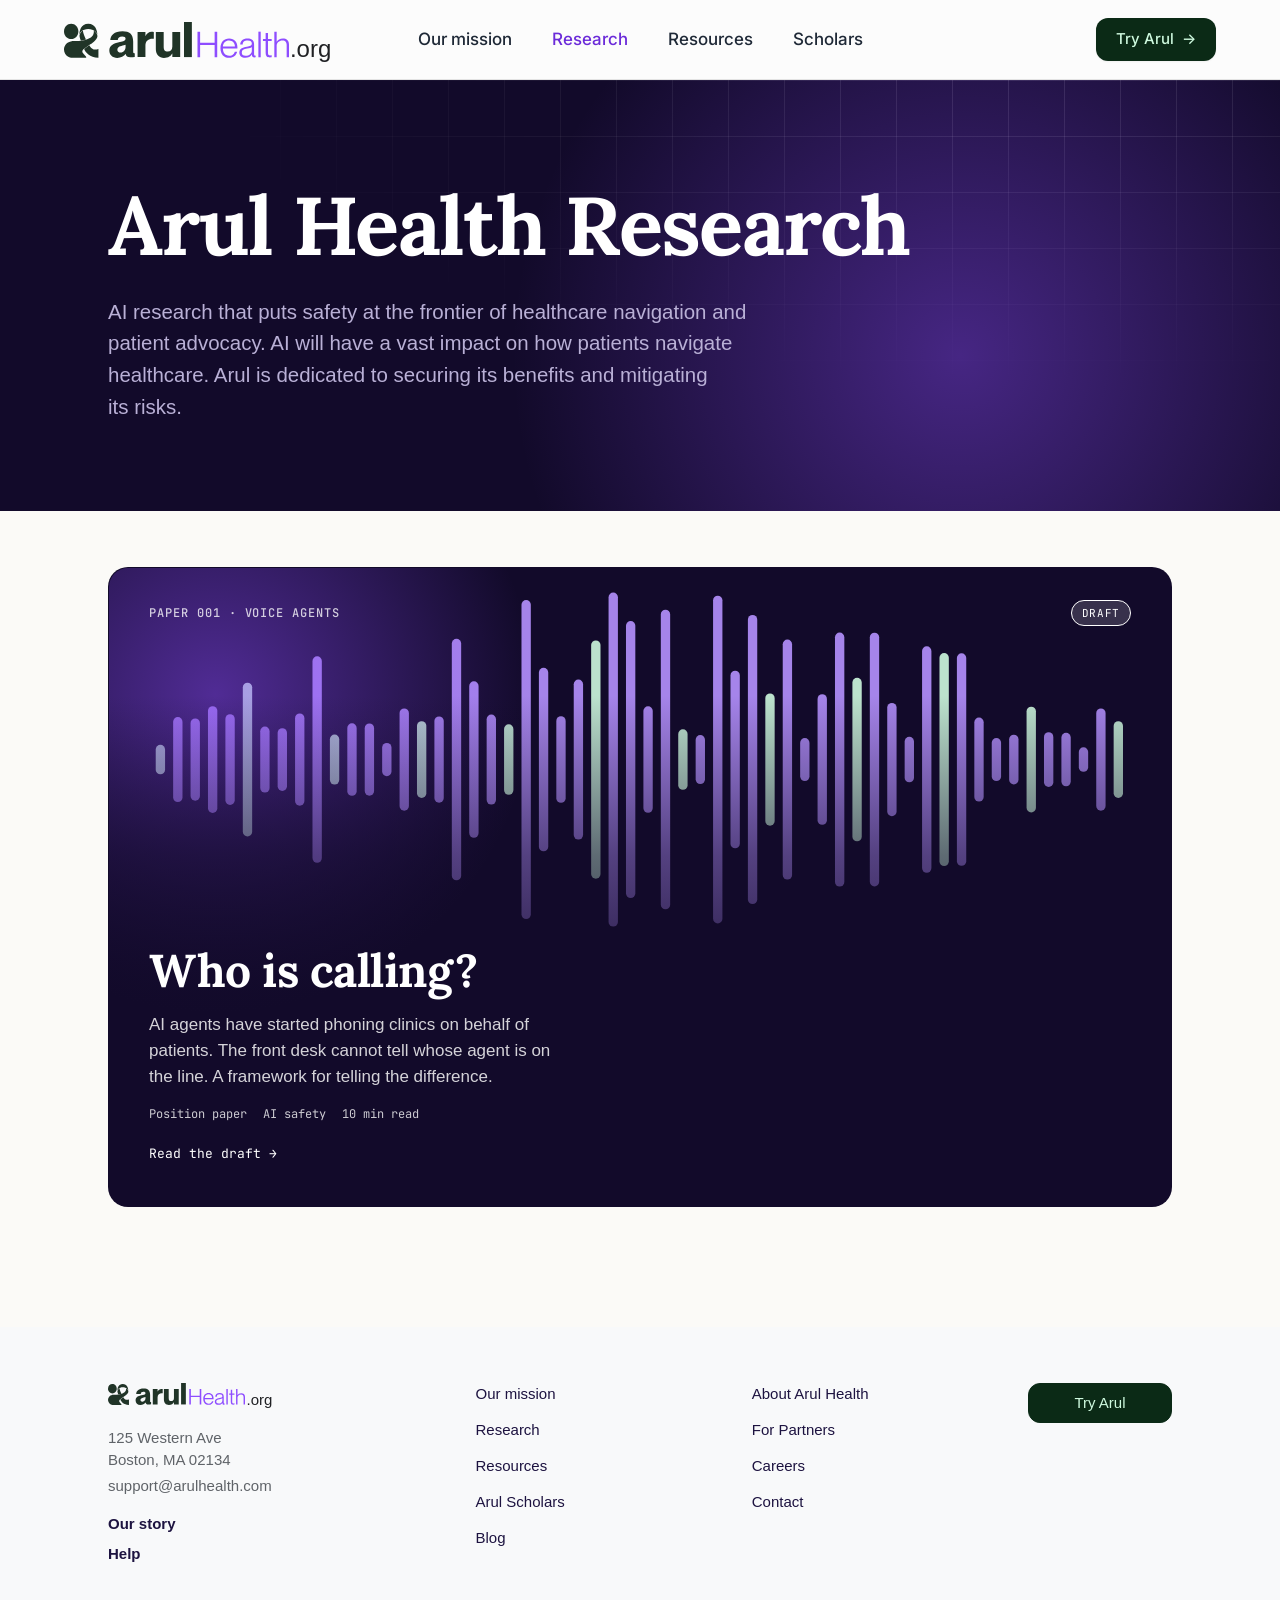
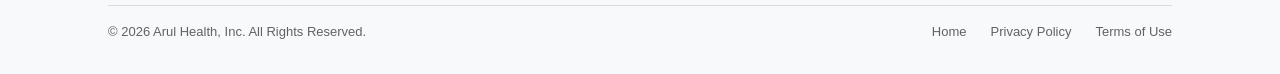
==== commit 9273b232: "Research home: papers only, animated paper cover - Remove the filter chips, finding tiles and work-w" ====
--- a/research/index.html
+++ b/research/index.html
@@ -55,18 +55,7 @@
       </div>
     </section>
 
-    <div class="rx-bar">
-      <div class="wrap rx-bar-inner">
-        <div class="rx-filters" role="group" aria-label="Filter research">
-          <button class="rx-chip" type="button" data-filter="all" aria-pressed="true">All</button>
-          <button class="rx-chip" type="button" data-filter="paper" aria-pressed="false">Papers</button>
-          <button class="rx-chip" type="button" data-filter="finding" aria-pressed="false">Findings</button>
-        </div>
-        <span class="rx-count" aria-hidden="true"></span>
-      </div>
-    </div>
-
-    <section class="mosaic-section" aria-label="Research papers and findings">
+    <section class="mosaic-section" aria-label="Research papers">
       <div class="wrap">
         <div class="mosaic">
 
@@ -77,34 +66,6 @@
             <p>AI agents have started phoning clinics on behalf of patients. The front desk cannot tell whose agent is on the line. A framework for telling the difference.</p>
             <div class="tile-meta"><span>Position paper</span><span>AI safety</span><span>10 min read</span></div>
             <span class="tile-go">Read the draft</span>
-          </a>
-
-          <a class="tile tile-stat tile-violet reveal" data-kind="finding" href="/research/who-is-calling#breaks">
-            <div class="tile-art" data-art="rings" data-values="1,0.001"></div>
-            <div class="tile-top"><span class="label">Finding · Paper 001</span></div>
-            <div class="big">5<small>of 5</small></div>
-            <p>front-desk checks test what a caller knows. None shows that the patient agreed.</p>
-          </a>
-
-          <a class="tile tile-stat tile-mint reveal" data-kind="finding" href="/research/who-is-calling#shift">
-            <div class="tile-art" data-art="columns"></div>
-            <div class="tile-top"><span class="label">Finding · Paper 001</span></div>
-            <div class="big">10M<small>+ users</small></div>
-            <p>of one consumer AI agent that can now place phone calls to U.S. businesses.</p>
-          </a>
-
-          <a class="tile tile-ink reveal" data-kind="finding" href="/research/who-is-calling#framework">
-            <div class="tile-top"><span class="label">Framework</span></div>
-            <h3>DIAL: Disclose, Identify, Authorize, Log</h3>
-            <p>Four things a voice agent should prove before a clinic acts on what it says.</p>
-            <span class="tile-go">See the framework</span>
-          </a>
-
-          <a class="tile tile-wide reveal" data-kind="about" href="mailto:support@arulhealth.com?subject=Research%20with%20Arul%20Health">
-            <div class="tile-top"><span class="label">Work with us</span></div>
-            <h3>Run patient access, security or compliance? Build voice agents?</h3>
-            <p>We are looking for providers, plans and builders to test this framework with. Write to us and we will set up a short call.</p>
-            <span class="tile-go">support@arulhealth.com</span>
           </a>
 
         </div>
--- a/research/research.css
+++ b/research/research.css
@@ -84,7 +84,7 @@
 .rx-count { font-family: var(--font-mono); font-size: 12px; color: var(--ink-3); white-space: nowrap; }
 @media (max-width: 560px) { .rx-count { display: none; } }
 
-.mosaic-section { background: var(--paper); padding: 40px 0 120px; }
+.mosaic-section { background: var(--paper); padding: 56px 0 120px; }
 .mosaic { display: grid; grid-template-columns: repeat(12, minmax(0, 1fr)); grid-auto-rows: 148px; grid-auto-flow: dense; gap: 16px; }
 .tile {
   position: relative; display: flex; flex-direction: column; justify-content: flex-end;
@@ -113,6 +113,14 @@
 .tile-feature .tile-top { top: 32px; left: 40px; right: 40px; }
 .tile-feature h2 { font-size: clamp(34px, 3.6vw, 52px); line-height: 1.06; letter-spacing: -0.01em; max-width: 15ch; }
 .tile-feature p { font-size: 17px; line-height: 26px; margin-top: 16px; }
+/* Animated cover: the waveform moves like speech, and a soft glow drifts behind it.
+   styles.css switches all animation off under prefers-reduced-motion. */
+.tile-art .wv { transform-box: fill-box; transform-origin: 50% 50%; animation: wv 1.2s ease-in-out infinite alternate; }
+@keyframes wv { from { transform: scaleY(.28); } to { transform: scaleY(1); } }
+.tile-feature .tile-art::before { content: ""; position: absolute; top: -30%; left: -20%; width: 60%; aspect-ratio: 1; background: radial-gradient(closest-side, rgba(142, 77, 255, 0.5), transparent); animation: drift 14s ease-in-out infinite alternate; }
+@keyframes drift { from { transform: translateX(0); } to { transform: translateX(160%); } }
+/* A lone paper takes the full row */
+.mosaic > .tile-feature:only-child { grid-column: 1 / -1; }
 .tile-feature::after { content: ""; position: absolute; inset: 0; z-index: -1; background: linear-gradient(to top, var(--night) 22%, rgba(18, 10, 42, 0.55) 55%, transparent 80%); }
 
 .tile-stat { justify-content: space-between; padding-top: 56px; }
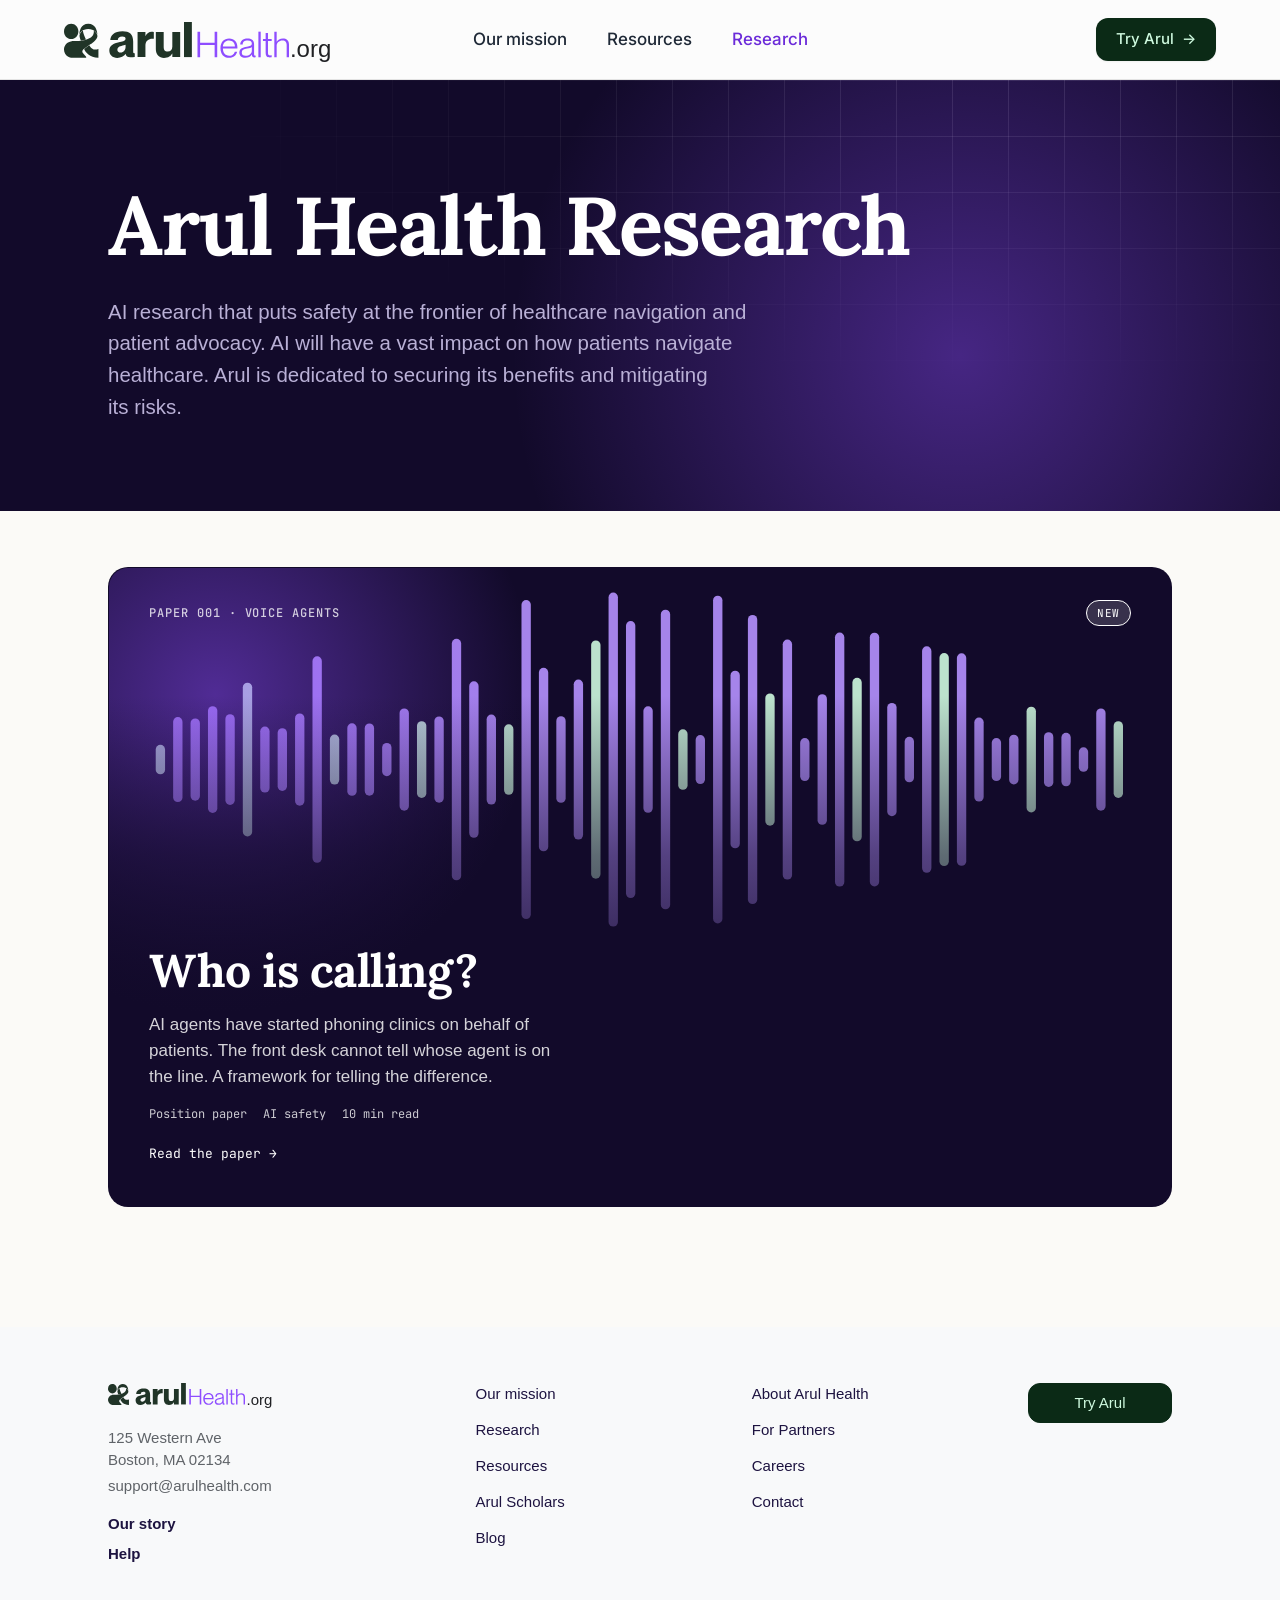
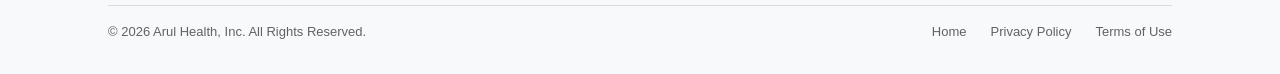
==== commit dc079a18: "Voice-agent paper ready to publish; nav and phone overflow fixes - Remove draft bar, confirm tags an" ====
--- a/research/index.html
+++ b/research/index.html
@@ -28,9 +28,8 @@
       </a>
       <nav class="site-nav" aria-label="Main navigation">
         <a href="/#focus">Our mission</a>
+        <a href="/#resources">Resources</a>
         <a href="/research" aria-current="page">Research</a>
-        <a href="/#resources">Resources</a>
-        <a href="/scholars" target="_blank" rel="noopener">Scholars</a>
       </nav>
       <div class="header-actions">
         <a class="btn-try" href="https://arulhealth.com/get-started" target="_blank" rel="noopener"><span>Try Arul</span><span class="visually-hidden"> (opens in a new tab)</span><span class="btn-arrow" aria-hidden="true">→</span></a>
@@ -41,9 +40,8 @@
     </div>
     <nav class="mobile-nav" id="mobile-nav" aria-label="Main navigation (mobile)" hidden>
       <a href="/#focus">Our mission</a>
+      <a href="/#resources">Resources</a>
       <a href="/research" aria-current="page">Research</a>
-      <a href="/#resources">Resources</a>
-      <a href="/scholars" target="_blank" rel="noopener">Scholars</a>
     </nav>
   </header>
 
@@ -61,11 +59,11 @@
 
           <a class="tile tile-feature reveal" data-kind="paper" href="/research/who-is-calling">
             <div class="tile-art" data-art="wave"></div>
-            <div class="tile-top"><span class="label">Paper 001 · Voice agents</span><span class="tile-badge">Draft</span></div>
+            <div class="tile-top"><span class="label">Paper 001 · Voice agents</span><span class="tile-badge">New</span></div>
             <h2>Who is calling?</h2>
             <p>AI agents have started phoning clinics on behalf of patients. The front desk cannot tell whose agent is on the line. A framework for telling the difference.</p>
             <div class="tile-meta"><span>Position paper</span><span>AI safety</span><span>10 min read</span></div>
-            <span class="tile-go">Read the draft</span>
+            <span class="tile-go">Read the paper</span>
           </a>
 
         </div>
--- a/research/research.css
+++ b/research/research.css
@@ -28,6 +28,9 @@
   --ease: cubic-bezier(.2, .8, .2, 1);
 }
 
+/* Nothing on a research page may widen the page (body alone does not stop
+   sideways panning on phones). */
+html { overflow-x: clip; }
 .mono { font-family: var(--font-mono); font-feature-settings: "zero" 1; }
 .label {
   font-family: var(--font-mono); font-size: 12px; line-height: 16px; font-weight: 500;
@@ -293,6 +296,10 @@
 .hours .seg span { font-family: var(--font-text); font-size: 12px; opacity: .92; white-space: nowrap; overflow: hidden; text-overflow: ellipsis; max-width: 100%; }
 .hours-band { position: absolute; top: 0; left: calc(2 / 7 * 100%); width: calc(1 / 7 * 100%); height: calc(100% - 28px); border-inline: 1px dashed var(--ink-3); background: repeating-linear-gradient(135deg, rgba(29, 19, 64, 0.06) 0 6px, transparent 6px 12px); pointer-events: none; }
 .hours-band span { position: absolute; top: 0; left: calc(100% + 10px); font-family: var(--font-mono); font-size: 11px; line-height: 14px; color: var(--ink-2); white-space: nowrap; }
+/* Axis under a .bars chart: lines up with the track, and drops the offsets
+   when the bars stack on phones (fixed offsets pushed it past the screen edge). */
+.axis-bars { margin-left: calc(var(--lab, 190px) + 16px); margin-right: 72px; }
+@media (max-width: 640px) { .axis-bars { margin-left: 0; margin-right: 64px; } }
 .axis { display: flex; justify-content: space-between; margin-top: 10px; padding-top: 8px; border-top: 1px solid var(--rule); font-family: var(--font-mono); font-size: 11px; color: var(--ink-3); }
 @media (max-width: 640px) { .hours .seg span { display: none; } .hours .seg { padding-left: 8px; } .hours-band span { font-size: 10px; line-height: 13px; left: calc(100% + 6px); white-space: normal; width: 96px; } .hours { padding-top: 52px; } }
 
@@ -337,7 +344,14 @@
   .scrolly-read { min-height: 0; margin-top: 14px; }
   .scrolly-read b { font-size: 36px; }
   .scrolly-fig .legend, .scrolly-fig .src { display: none; }
-  .step, .step:first-child { min-height: 70vh; justify-content: flex-end; padding: 0 0 12vh; }
+  /* The pinned figure stays short and a fixed height, and each step's text
+     starts directly under it, so text is read in the lower two thirds of the
+     screen before it slides behind the figure. */
+  .step, .step:first-child { min-height: 66vh; justify-content: flex-start; padding: 28px 0 0; }
+  .step:last-child { min-height: 48vh; }
+  .step { opacity: .45; }
+  .scrolly-fig { box-shadow: 0 18px 28px -18px rgba(18, 10, 42, 0.55); }
+  .scrolly-fig figcaption { display: none; }
 }
 
 /* Pull quotes from open-text answers */
@@ -384,9 +398,6 @@
 .paper-end a { display: inline-flex; align-items: center; gap: 10px; min-height: 48px; padding: 12px 22px; border-radius: 12px; background: var(--mint); color: #0b2a16; font-weight: 500; }
 .paper-end a:hover { background: #fff; }
 
-/* ---------- Draft markers (remove before publishing) ---------- */
-.draft-bar { background: #ffe9a8; color: #3d2c00; font-family: var(--font-mono); font-size: 12px; line-height: 18px; letter-spacing: .04em; text-align: center; padding: 8px 16px; }
-.tbc { background: #fff3c4; color: #3d2c00; border-radius: 4px; padding: 1px 6px; font-family: var(--font-mono); font-size: .72em; letter-spacing: .02em; white-space: nowrap; vertical-align: 1px; }
 sup.ref { font-family: var(--font-mono); font-size: .62em; margin-left: 1px; }
 sup.ref a { color: var(--accent-hover); text-decoration: none; padding: 0 1px; }
 sup.ref a:hover { text-decoration: underline; }
@@ -418,7 +429,13 @@
 .line.is-end { max-width: none; justify-self: stretch; background: rgba(255, 233, 168, 0.14); color: #ffe9a8; font-family: var(--font-mono); font-size: 12px; }
 .js .line { opacity: 0; transform: translateY(8px); transition: opacity .45s var(--ease), transform .45s var(--ease); }
 .js .line.is-on { opacity: 1; transform: none; }
-@media (max-width: 900px) { .scrolly-fig.call .wave { height: 40px; margin-top: 12px; } .lines { min-height: 0; gap: 6px; margin-top: 12px; } .line { font-size: 12px; line-height: 17px; padding: 7px 10px; } .js .line:not(.is-on) { display: none; } }
+@media (max-width: 900px) {
+  .scrolly-fig.call { padding: 16px; }
+  .lines { min-height: 0; height: 156px; overflow: hidden; gap: 6px; margin-top: 12px; align-content: center; }
+  .line { font-size: 12.5px; line-height: 17px; padding: 6px 10px; max-width: 92%; }
+  .line small { display: none; }   /* side and color already say who is speaking */
+  .js .line:not(.is-now) { display: none; }
+}
 
 /* ---------- Timeline ---------- */
 .timeline { margin: 0; padding: 0; list-style: none; display: grid; }
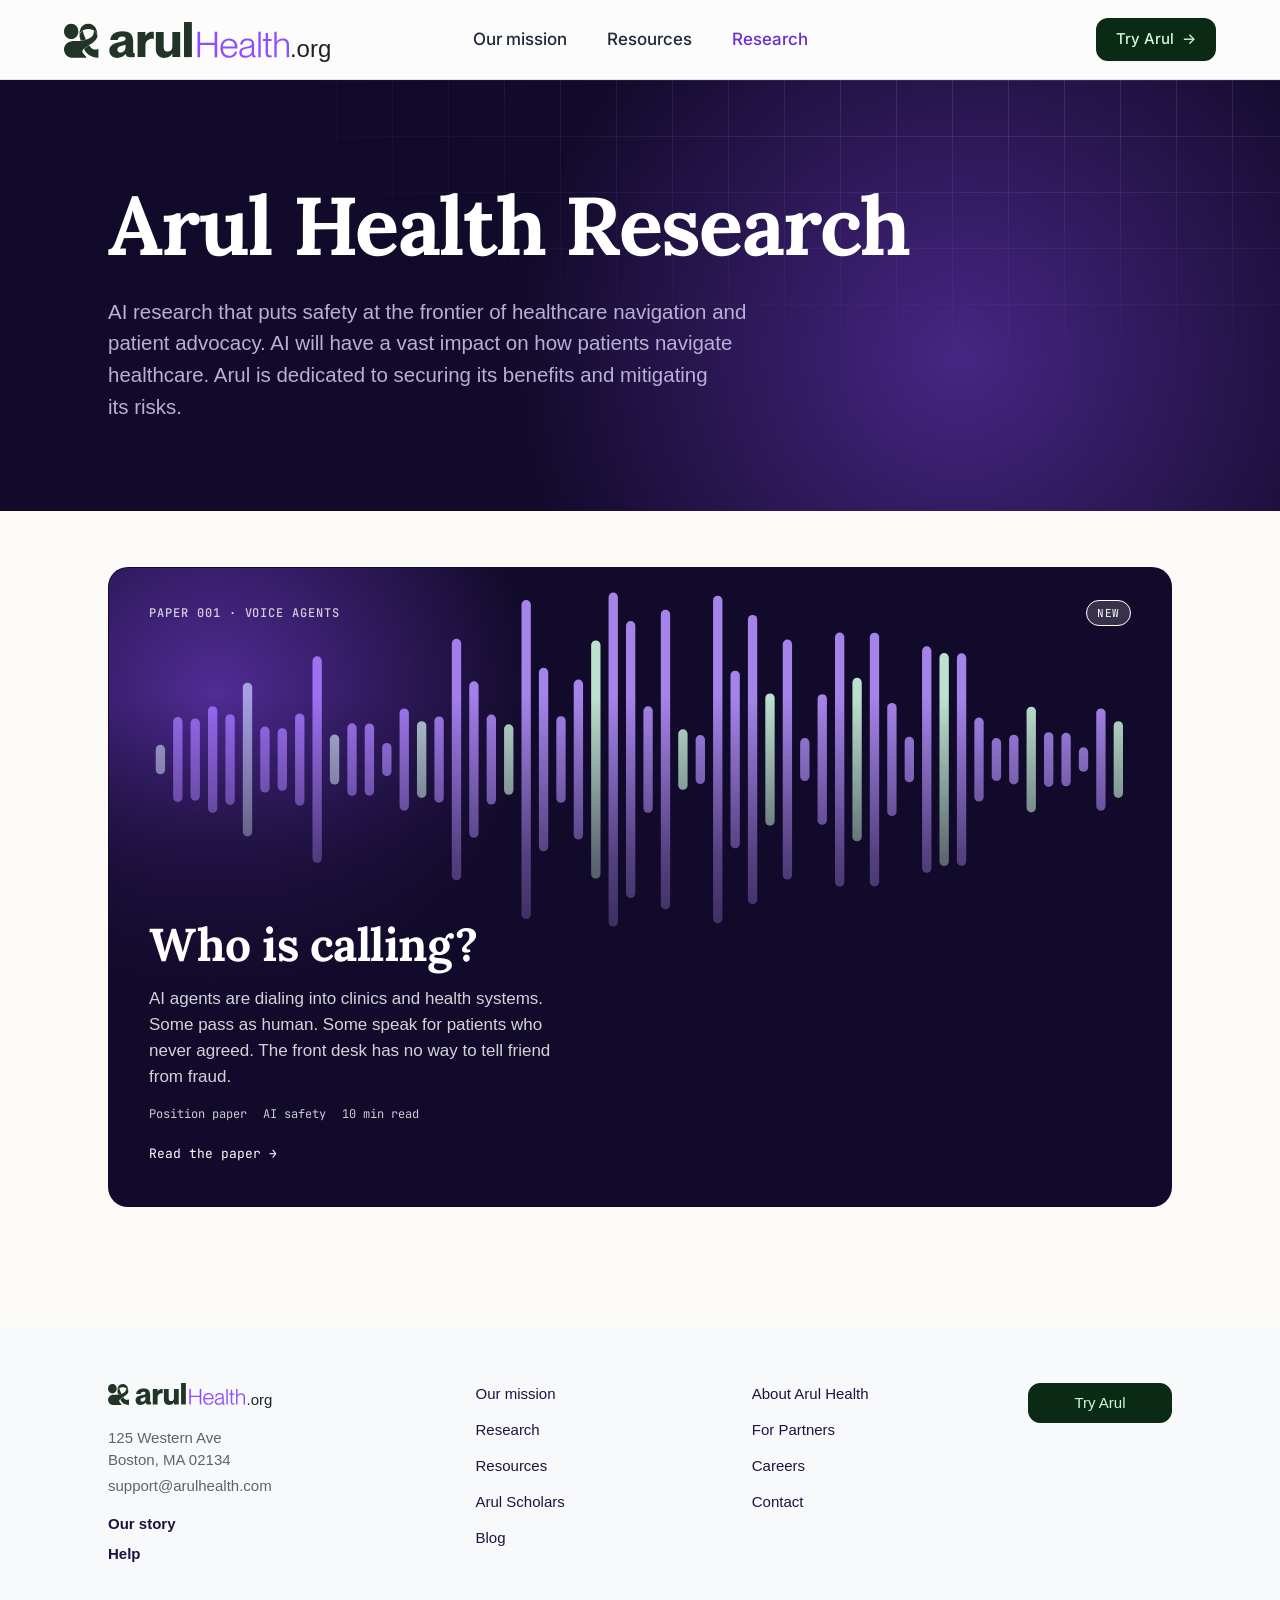
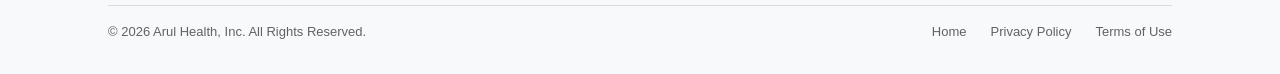
==== commit 53ec169d: "Voice-agent paper: sharper opening line Co-Authored-By: Claude Fable 5.2 <noreply@anthropic.com>" ====
--- a/research/index.html
+++ b/research/index.html
@@ -61,7 +61,7 @@
             <div class="tile-art" data-art="wave"></div>
             <div class="tile-top"><span class="label">Paper 001 · Voice agents</span><span class="tile-badge">New</span></div>
             <h2>Who is calling?</h2>
-            <p>AI agents have started phoning clinics on behalf of patients. The front desk cannot tell whose agent is on the line. A framework for telling the difference.</p>
+            <p>AI agents are dialing into clinics and health systems. Some pass as human. Some speak for patients who never agreed. The front desk has no way to tell friend from fraud.</p>
             <div class="tile-meta"><span>Position paper</span><span>AI safety</span><span>10 min read</span></div>
             <span class="tile-go">Read the paper</span>
           </a>
--- a/research/research.css
+++ b/research/research.css
@@ -28,9 +28,10 @@
   --ease: cubic-bezier(.2, .8, .2, 1);
 }
 
-/* Nothing on a research page may widen the page (body alone does not stop
-   sideways panning on phones). */
-html { overflow-x: clip; }
+/* Nothing inside a paper may widen the page. This is `clip` on the content
+   wrappers, never on <html>: setting overflow on <html> turns <body> into its
+   own scroll box and silently breaks every position: sticky on the page. */
+.paper, .paper-hero, .mosaic-section { overflow-x: clip; }
 .mono { font-family: var(--font-mono); font-feature-settings: "zero" 1; }
 .label {
   font-family: var(--font-mono); font-size: 12px; line-height: 16px; font-weight: 500;
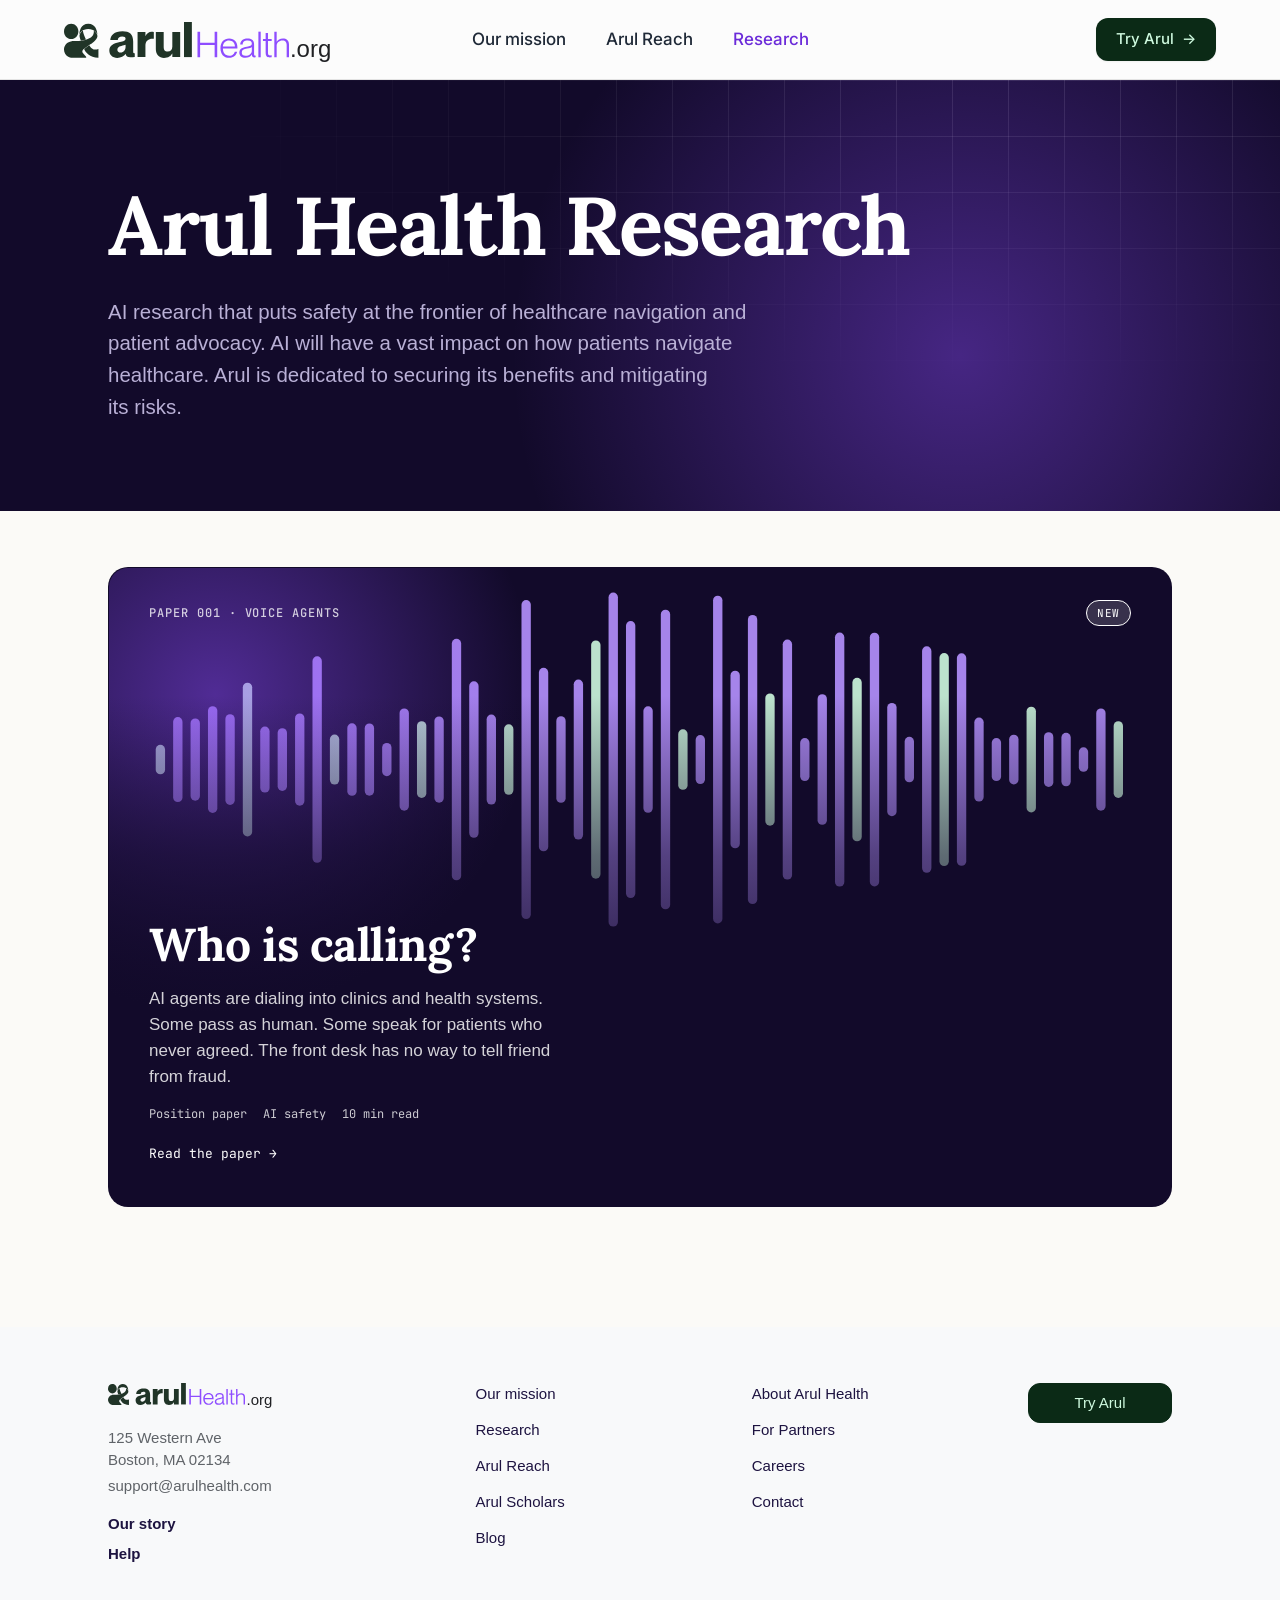
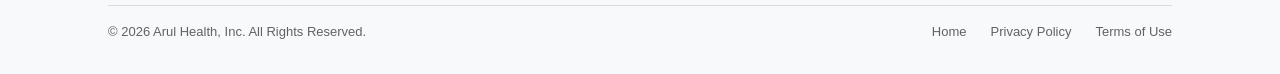
==== commit 7fb35624: "Add Arul Reach page; nav is Our mission, Arul Reach, Research - reach.html / reach.css: web version " ====
--- a/research/index.html
+++ b/research/index.html
@@ -28,7 +28,7 @@
       </a>
       <nav class="site-nav" aria-label="Main navigation">
         <a href="/#focus">Our mission</a>
-        <a href="/#resources">Resources</a>
+        <a href="/reach">Arul Reach</a>
         <a href="/research" aria-current="page">Research</a>
       </nav>
       <div class="header-actions">
@@ -40,7 +40,7 @@
     </div>
     <nav class="mobile-nav" id="mobile-nav" aria-label="Main navigation (mobile)" hidden>
       <a href="/#focus">Our mission</a>
-      <a href="/#resources">Resources</a>
+      <a href="/reach">Arul Reach</a>
       <a href="/research" aria-current="page">Research</a>
     </nav>
   </header>
@@ -81,14 +81,14 @@
         <p class="footer-address">125 Western Ave<br>Boston, MA 02134</p>
         <p><a href="mailto:support@arulhealth.com">support@arulhealth.com</a></p>
         <ul class="footer-strong">
-          <li><a href="/#about">Our story</a></li>
+          <li><a href="https://arulhealth.com/about" target="_blank" rel="noopener">Our story</a></li>
           <li><a href="/#help">Help</a></li>
         </ul>
       </div>
       <ul class="footer-links">
         <li><a href="/#focus">Our mission</a></li>
         <li><a href="/research">Research</a></li>
-        <li><a href="/#resources">Resources</a></li>
+        <li><a href="/reach">Arul Reach</a></li>
         <li><a href="/scholars" target="_blank" rel="noopener">Arul Scholars</a></li>
         <li><a href="https://arulhealth.com/blog" target="_blank" rel="noopener">Blog</a></li>
       </ul>
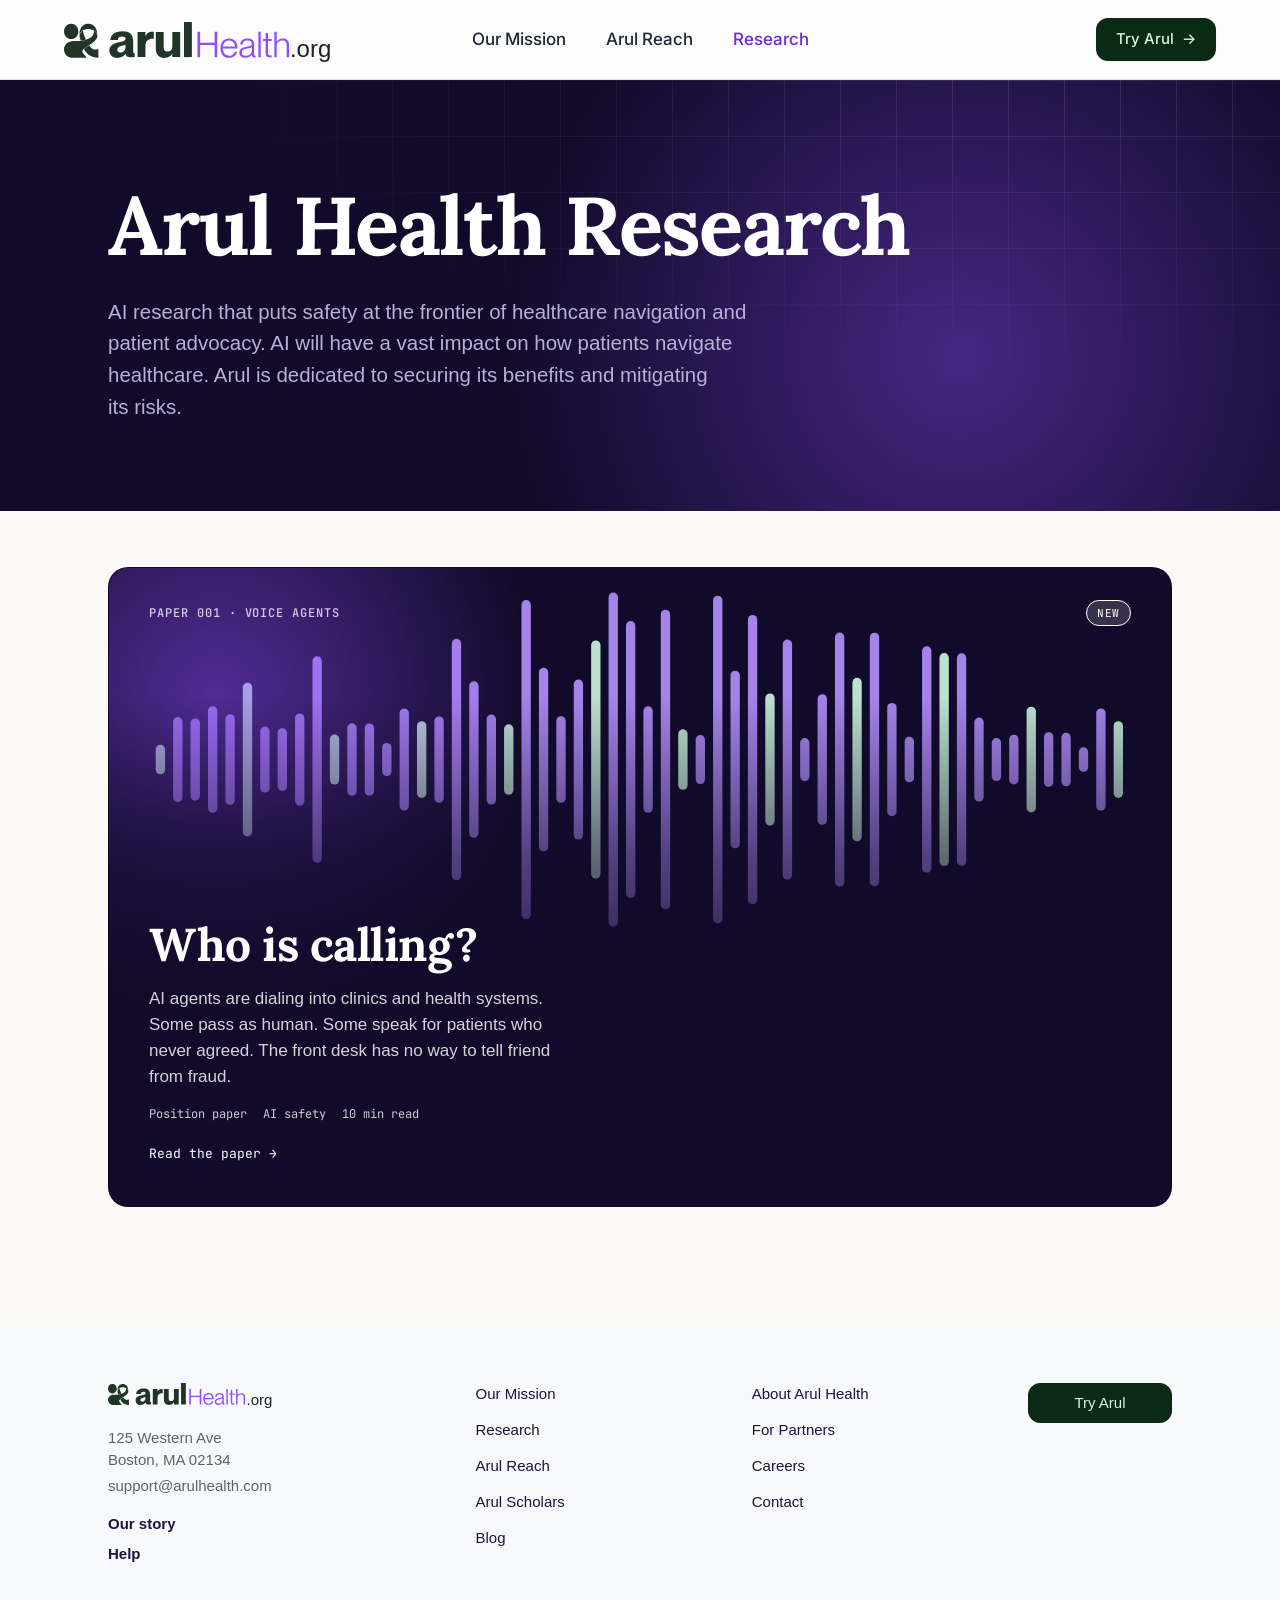
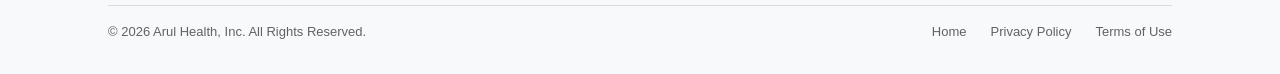
==== commit d1bcb099: "Arul Reach: minimal, high-level preview with an animated network hero - Hero with the mission line a" ====
--- a/research/index.html
+++ b/research/index.html
@@ -27,7 +27,7 @@
         <span class="brand-suffix">.org</span>
       </a>
       <nav class="site-nav" aria-label="Main navigation">
-        <a href="/#focus">Our mission</a>
+        <a href="/#focus">Our Mission</a>
         <a href="/reach">Arul Reach</a>
         <a href="/research" aria-current="page">Research</a>
       </nav>
@@ -39,7 +39,7 @@
       </div>
     </div>
     <nav class="mobile-nav" id="mobile-nav" aria-label="Main navigation (mobile)" hidden>
-      <a href="/#focus">Our mission</a>
+      <a href="/#focus">Our Mission</a>
       <a href="/reach">Arul Reach</a>
       <a href="/research" aria-current="page">Research</a>
     </nav>
@@ -86,7 +86,7 @@
         </ul>
       </div>
       <ul class="footer-links">
-        <li><a href="/#focus">Our mission</a></li>
+        <li><a href="/#focus">Our Mission</a></li>
         <li><a href="/research">Research</a></li>
         <li><a href="/reach">Arul Reach</a></li>
         <li><a href="/scholars" target="_blank" rel="noopener">Arul Scholars</a></li>
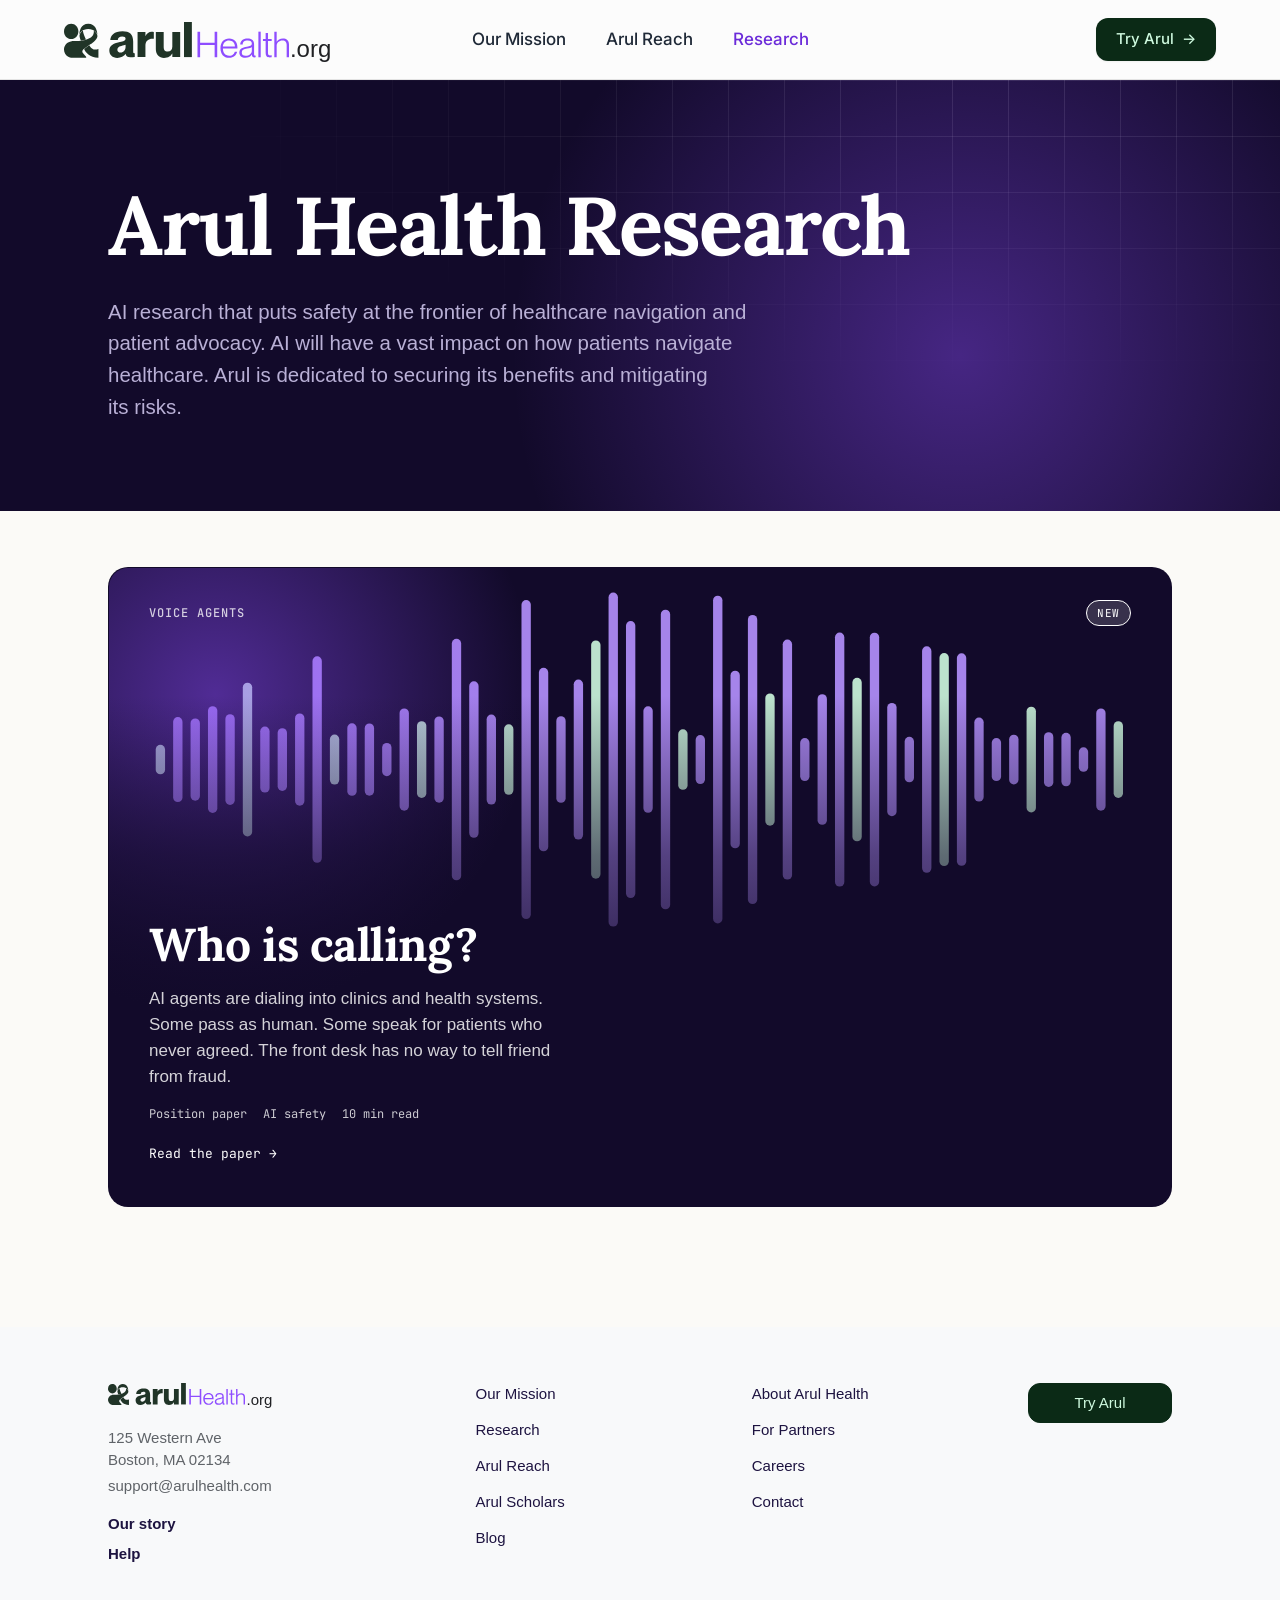
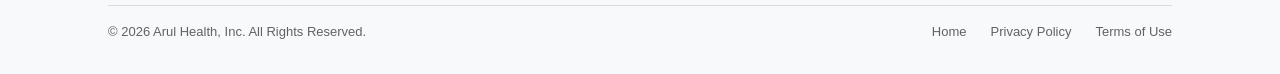
==== commit 72ab656f: "Research: drop the Paper 001 label, keep Voice agents Co-Authored-By: Claude Fable 5.2 <noreply@anth" ====
--- a/research/index.html
+++ b/research/index.html
@@ -59,7 +59,7 @@
 
           <a class="tile tile-feature reveal" data-kind="paper" href="/research/who-is-calling">
             <div class="tile-art" data-art="wave"></div>
-            <div class="tile-top"><span class="label">Paper 001 · Voice agents</span><span class="tile-badge">New</span></div>
+            <div class="tile-top"><span class="label">Voice agents</span><span class="tile-badge">New</span></div>
             <h2>Who is calling?</h2>
             <p>AI agents are dialing into clinics and health systems. Some pass as human. Some speak for patients who never agreed. The front desk has no way to tell friend from fraud.</p>
             <div class="tile-meta"><span>Position paper</span><span>AI safety</span><span>10 min read</span></div>
